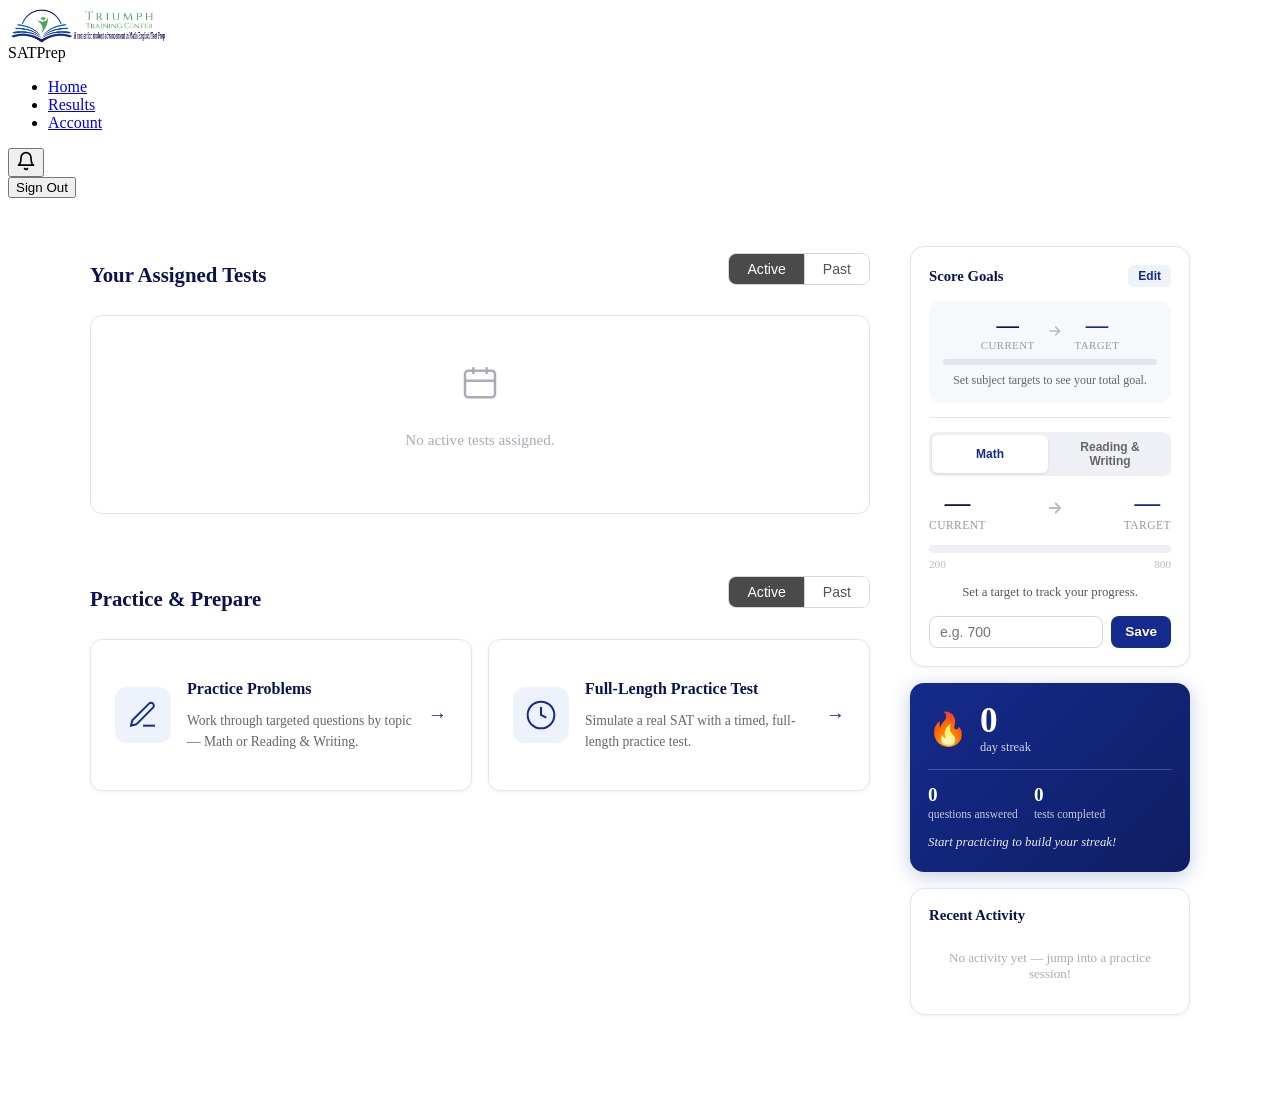
==== index.html @ a64d8939 "Add files via upload" ====
<!DOCTYPE html>
<html lang="en">
<head>
  <meta charset="UTF-8" />
  <meta name="viewport" content="width=device-width, initial-scale=1.0" />
  <title>SAT Prep – Home</title>
  <link rel="stylesheet" href="css/reset.css?v=2026-03-15" />
  <link rel="stylesheet" href="css/style.css?v=2026-03-15" />
  <link rel="stylesheet" href="index.css?v=2026-03-15" />
  <script src="js/auth.js"></script>
</head>
<body>
<script>requireAuth();</script>

  <nav class="navbar">
    <div class="logo"><img src="logo.webp" alt="Logo" style="height:36px;width:auto;display:block;flex-shrink:0;"> SAT<span>Prep</span></div>
    <ul class="nav-links">
      <li><a href="index.html" class="active">Home</a></li>
      <li><a href="results.html">Results</a></li>
      <li><a href="account.html">Account</a></li>
      <li id="adminNavLink" class="hidden"><a href="admin.html">Admin Dashboard</a></li>
    </ul>
    <script>
      if (sessionStorage.getItem('userRole') === 'admin') {
        document.getElementById('adminNavLink').classList.remove('hidden');
      }
    </script>
    <div class="notif-wrap" id="notifWrap">
      <button class="notif-bell" id="notifBell" aria-label="Notifications">
        <svg width="20" height="20" viewBox="0 0 24 24" fill="none" stroke="currentColor" stroke-width="2" stroke-linecap="round" stroke-linejoin="round">
          <path d="M18 8A6 6 0 0 0 6 8c0 7-3 9-3 9h18s-3-2-3-9"/><path d="M13.73 21a2 2 0 0 1-3.46 0"/>
        </svg>
        <span class="notif-badge hidden" id="notifBadge"></span>
      </button>
      <div class="notif-pane hidden" id="notifPane">
        <div class="notif-pane-head">
          <span class="notif-pane-title">Notifications</span>
          <button class="notif-mark-all" id="notifMarkAll">Mark all read</button>
        </div>
        <div class="notif-prefs">
          <label class="notif-pref-label"><input type="checkbox" id="prefQuizReminders" /><span>Quiz Reminders</span></label>
          <label class="notif-pref-label"><input type="checkbox" id="prefWeeklyReports" /><span>Weekly Reports</span></label>
        </div>
        <ul class="notif-list" id="notifList">
          <li class="notif-empty">You're all caught up!</li>
        </ul>
      </div>
    </div>
    <button class="btn-signout" onclick="logout()">Sign Out</button>
  </nav>

  <main class="home-main">

    <!-- Left: primary content -->
    <div class="home-content">

      <!-- Section 1: Assigned Tests -->
      <section class="home-section">
        <div class="section-header">
          <h2>Your Assigned Tests</h2>
          <div class="toggle-group">
            <button class="toggle-btn toggle-active" onclick="setToggle(this, 'tests-active', 'tests-past')">Active</button>
            <button class="toggle-btn" onclick="setToggle(this, 'tests-past', 'tests-active')">Past</button>
          </div>
        </div>
        <div id="tests-active">
          <div class="assigned-empty">
            <svg width="40" height="40" viewBox="0 0 24 24" fill="none" stroke="currentColor" stroke-width="1.5">
              <rect x="3" y="4" width="18" height="16" rx="2"/>
              <path d="M8 2v4M16 2v4M3 10h18"/>
            </svg>
            <p>No active tests assigned.</p>
          </div>
        </div>
        <div id="tests-past" class="hidden">
          <div class="assigned-empty">
            <svg width="40" height="40" viewBox="0 0 24 24" fill="none" stroke="currentColor" stroke-width="1.5">
              <rect x="3" y="4" width="18" height="16" rx="2"/>
              <path d="M8 2v4M16 2v4M3 10h18"/>
            </svg>
            <p>No past tests found.</p>
          </div>
        </div>
      </section>

      <!-- Section 2: Practice -->
      <section class="home-section">
        <div class="section-header">
          <h2>Practice &amp; Prepare</h2>
          <div class="toggle-group">
            <button class="toggle-btn toggle-active" onclick="setToggle(this, 'practice-active', 'practice-past')">Active</button>
            <button class="toggle-btn" onclick="setToggle(this, 'practice-past', 'practice-active')">Past</button>
          </div>
        </div>
        <div id="practice-active">
          <div class="practice-cards">
            <a href="topic-questions.html" class="practice-card">
              <div class="practice-card-icon">
                <svg width="32" height="32" viewBox="0 0 24 24" fill="none" stroke="currentColor" stroke-width="1.5">
                  <path d="M12 20h9"/>
                  <path d="M16.5 3.5a2.121 2.121 0 0 1 3 3L7 19l-4 1 1-4L16.5 3.5z"/>
                </svg>
              </div>
              <div class="practice-card-text">
                <h3>Practice Problems</h3>
                <p>Work through targeted questions by topic — Math or Reading &amp; Writing.</p>
              </div>
              <span class="practice-card-arrow">→</span>
            </a>
            <a href="practice-tests.html" class="practice-card">
              <div class="practice-card-icon">
                <svg width="32" height="32" viewBox="0 0 24 24" fill="none" stroke="currentColor" stroke-width="1.5">
                  <circle cx="12" cy="12" r="10"/>
                  <path d="M12 6v6l4 2"/>
                </svg>
              </div>
              <div class="practice-card-text">
                <h3>Full-Length Practice Test</h3>
                <p>Simulate a real SAT with a timed, full-length practice test.</p>
              </div>
              <span class="practice-card-arrow">→</span>
            </a>
          </div>
        </div>
        <div id="practice-past" class="hidden">
          <div id="practiceHistory"></div>
        </div>
      </section>

    </div><!-- /home-content -->

    <!-- Right: motivational sidebar -->
    <aside class="home-sidebar">

      <!-- Goal Card -->
      <div class="goal-card">
        <div class="goal-card-header">
          <span class="goal-card-title">Score Goals</span>
          <button class="goal-edit-btn" id="goalEditBtn">Edit</button>
        </div>

        <!-- Total score summary -->
        <div class="goal-total">
          <div class="goal-total-scores">
            <div class="goal-total-block">
              <span class="goal-total-val" id="totalCurrentScore">—</span>
              <span class="goal-total-lbl">Current</span>
            </div>
            <div class="goal-total-arrow">
              <svg width="16" height="16" viewBox="0 0 24 24" fill="none" stroke="currentColor" stroke-width="2.5" stroke-linecap="round" stroke-linejoin="round">
                <path d="M5 12h14M13 6l6 6-6 6"/>
              </svg>
            </div>
            <div class="goal-total-block">
              <span class="goal-total-val goal-total-target" id="totalTargetScore">—</span>
              <span class="goal-total-lbl">Target</span>
            </div>
          </div>
          <div class="goal-total-bar-track">
            <div class="goal-total-bar-fill" id="totalBarFill" style="width:0%"></div>
            <div class="goal-total-bar-marker hidden" id="totalBarMarker"></div>
          </div>
          <div class="goal-total-gap" id="totalGapText">Set subject targets to see your total goal.</div>
        </div>

        <!-- Per-subject detail -->
        <div class="goal-subject-divider"></div>
        <div class="goal-subject-tabs">
          <button class="goal-subject-tab goal-subject-tab-active" data-subject="math">Math</button>
          <button class="goal-subject-tab" data-subject="rw">Reading & Writing</button>
        </div>
        <div class="goal-scores">
          <div class="goal-score-block">
            <span class="goal-score-val" id="currentScore">—</span>
            <span class="goal-score-lbl">Current</span>
          </div>
          <div class="goal-arrow">
            <svg width="18" height="18" viewBox="0 0 24 24" fill="none" stroke="currentColor" stroke-width="2.5" stroke-linecap="round" stroke-linejoin="round">
              <path d="M5 12h14M13 6l6 6-6 6"/>
            </svg>
          </div>
          <div class="goal-score-block">
            <span class="goal-score-val goal-score-target" id="targetScore">—</span>
            <span class="goal-score-lbl">Target</span>
          </div>
        </div>
        <div class="goal-bar-wrap">
          <div class="goal-bar-track">
            <div class="goal-bar-fill" id="goalBarFill" style="width:0%"></div>
            <div class="goal-bar-marker hidden" id="goalBarMarker"></div>
          </div>
          <div class="goal-bar-ends">
            <span>200</span><span>800</span>
          </div>
        </div>
        <div class="goal-gap-text" id="goalGapText">Set a target to track your progress.</div>
        <div class="goal-edit-row hidden" id="goalEditRow">
          <input type="number" id="goalInput" min="200" max="800" step="10" placeholder="e.g. 700" />
          <button id="goalSaveBtn">Save</button>
        </div>
      </div>

      <div class="streak-card">
        <div class="streak-left">
          <span class="streak-flame">🔥</span>
          <div>
            <div class="streak-count" id="streakCount">0</div>
            <div class="streak-label">day streak</div>
          </div>
        </div>
        <div class="streak-divider"></div>
        <div class="streak-stats">
          <div class="streak-stat">
            <span class="streak-stat-val" id="statTotal">0</span>
            <span class="streak-stat-lbl">questions answered</span>
          </div>
          <div class="streak-stat">
            <span class="streak-stat-val" id="statSessions">0</span>
            <span class="streak-stat-lbl">tests completed</span>
          </div>
        </div>
        <div class="streak-message" id="streakMessage">Start practicing to build your streak!</div>
      </div>

      <div class="activity-card">
        <div class="activity-header">Recent Activity</div>
        <ul class="activity-list" id="activityList">
          <li class="activity-empty">No activity yet — jump into a practice session!</li>
        </ul>
      </div>

      <!-- Score Trend -->
      <div class="trend-card" id="trendCard" style="display:none">
        <div class="trend-header">
          <span class="trend-title">Score Trend</span>
          <span class="trend-delta" id="trendDelta"></span>
        </div>
        <svg id="trendChart" class="trend-svg" viewBox="0 0 220 60" preserveAspectRatio="none"></svg>
        <div class="trend-labels" id="trendLabels"></div>
      </div>

      <!-- Weak Skills -->
      <div class="weak-card" id="weakCard" style="display:none">
        <div class="trend-header">
          <span class="trend-title">Needs Work</span>
        </div>
        <ul class="weak-list" id="weakList"></ul>
      </div>

    </aside>

  </main>

  <!-- Past Test Review Modal -->
  <div id="pastReviewModal" class="past-review-modal" role="dialog" aria-modal="true" aria-labelledby="prTitle">
    <div class="past-review-backdrop" onclick="closePastReview()"></div>
    <div class="past-review-panel">

      <div class="past-review-header">
        <div class="past-review-title-group">
          <h2 class="past-review-title" id="prTitle">Full Practice Test</h2>
          <span class="past-review-date" id="prDate"></span>
        </div>
        <button class="past-review-close" onclick="closePastReview()" aria-label="Close">
          <svg width="20" height="20" viewBox="0 0 24 24" fill="none" stroke="currentColor" stroke-width="2" stroke-linecap="round" stroke-linejoin="round"><line x1="18" y1="6" x2="6" y2="18"/><line x1="6" y1="6" x2="18" y2="18"/></svg>
        </button>
      </div>

      <!-- Overview Stats (also act as filter buttons) -->
      <div class="past-overview-grid">
        <button class="past-overview-stat past-overview-incorrect" id="prTabIncorrect" onclick="switchReviewTab('incorrect')">
          <span class="past-overview-val" id="prIncorrect">0</span>
          <span class="past-overview-lbl">Wrong</span>
        </button>
        <button class="past-overview-stat past-overview-skipped" id="prTabSkipped" onclick="switchReviewTab('skipped')">
          <span class="past-overview-val" id="prSkipped">0</span>
          <span class="past-overview-lbl">Skipped</span>
        </button>
        <button class="past-overview-stat past-overview-correct" id="prTabCorrect" onclick="switchReviewTab('correct')">
          <span class="past-overview-val" id="prCorrect">0</span>
          <span class="past-overview-lbl">Correct</span>
        </button>
        <div class="past-overview-stat past-overview-accuracy">
          <span class="past-overview-val" id="prAccuracy">0%</span>
          <span class="past-overview-lbl">Accuracy</span>
        </div>
      </div>

      <!-- Quiz Review -->
      <div id="prQuizSection">

        <div class="pr-quiz-progress-wrap">
          <div class="pr-quiz-progress-bar-track">
            <div class="pr-quiz-progress-bar-fill" id="prProgressBar" style="width:0%"></div>
          </div>
          <span class="pr-quiz-progress-text" id="prProgress">1 / 1</span>
        </div>

        <div class="pr-question-card">
          <div class="pr-question-meta">
            <span class="pr-subject-tag" id="prSubject"></span>
          </div>
          <div class="pr-passage" id="prPassage" style="display:none"></div>
          <div class="pr-question-text" id="prQuestionText"></div>
          <div class="pr-choices" id="prChoices"></div>
        </div>

        <div class="pr-footer">
          <div class="pr-feedback hidden" id="prFeedback"></div>
          <div class="pr-footer-btns">
            <button class="pr-nav-btn" id="prPrev" onclick="reviewPrev()">&#8592; Prev</button>
            <button class="pr-check-btn" id="prCheckBtn" onclick="checkReviewAnswer()" disabled>Check Answer</button>
            <button class="pr-nav-btn pr-nav-next hidden" id="prNext" onclick="reviewNext()">Next &#8594;</button>
          </div>
        </div>

      </div>

    </div>
  </div>

  <script src="js/accessibility.js"></script>
  <script src="js/notifications.js"></script>
  <script src="js/goal.js"></script>
  <script src="js/streak.js"></script>
  <script src="js/past-tests.js"></script>
  <script src="js/assigned-tests.js"></script>
</body>
</html>
---- index.css ----
/* ============================================================
   SAT Prep — Home Page
   ============================================================ */

.hidden { display: none; }

.home-main {
  max-width: 1100px;
  margin: 0 auto;
  padding: 48px 24px 80px;
  display: grid;
  grid-template-columns: 1fr 280px;
  gap: 40px;
  align-items: start;
}

.home-content {
  display: flex;
  flex-direction: column;
  gap: 56px;
}

.home-sidebar {
  display: flex;
  flex-direction: column;
  gap: 16px;
  position: sticky;
  top: 80px;
}

/* ── Goal Card (sidebar) ─────────────────────────── */
.goal-card {
  background: #fff;
  border: 1px solid #e0e6ef;
  border-radius: 14px;
  padding: 18px;
  display: flex;
  flex-direction: column;
  gap: 14px;
  box-shadow: 0 1px 4px rgba(0,0,0,0.06);
}

.goal-card-header {
  display: flex;
  align-items: center;
  justify-content: space-between;
}

.goal-card-title {
  font-size: 0.92rem;
  font-weight: 700;
  color: #0a1250;
}

/* ── Total Score Summary ──────────────────────────── */
.goal-total {
  display: flex;
  flex-direction: column;
  gap: 8px;
  background: #f6f8fc;
  border-radius: 10px;
  padding: 14px;
}

.goal-total-scores {
  display: flex;
  align-items: center;
  justify-content: center;
  gap: 12px;
}

.goal-total-block {
  display: flex;
  flex-direction: column;
  align-items: center;
  gap: 2px;
}

.goal-total-val {
  font-size: 1.4rem;
  font-weight: 800;
  color: #0a1250;
  line-height: 1;
}

.goal-total-target {
  color: #152a8c;
}

.goal-total-lbl {
  font-size: 0.68rem;
  color: #999;
  font-weight: 500;
  text-transform: uppercase;
  letter-spacing: 0.04em;
}

.goal-total-arrow {
  color: #bbc;
  flex-shrink: 0;
}

.goal-total-bar-track {
  position: relative;
  height: 6px;
  background: #e0e4ec;
  border-radius: 99px;
  overflow: visible;
}

.goal-total-bar-fill {
  height: 100%;
  background: linear-gradient(90deg, #152a8c, #0f1e63);
  border-radius: 99px;
  transition: width 0.5s ease;
}

.goal-total-bar-marker {
  position: absolute;
  top: 50%;
  transform: translate(-50%, -50%);
  width: 10px;
  height: 10px;
  border-radius: 50%;
  background: #fff;
  border: 2px solid #152a8c;
  transition: left 0.5s ease;
}

.goal-total-gap {
  font-size: 0.75rem;
  color: #666;
  text-align: center;
  line-height: 1.3;
}

.goal-total-gap.goal-reached {
  color: #1a8a3c;
  font-weight: 600;
}

.goal-subject-divider {
  height: 1px;
  background: #e0e6ef;
}

/* ── Subject Tabs ────────────────────────────────── */
.goal-subject-tabs {
  display: flex;
  gap: 4px;
  background: #eef0f5;
  border-radius: 8px;
  padding: 3px;
}

.goal-subject-tab {
  flex: 1;
  padding: 5px 8px;
  font-size: 0.75rem;
  font-weight: 600;
  border: none;
  border-radius: 6px;
  background: transparent;
  color: #666;
  cursor: pointer;
  transition: background 0.15s, color 0.15s;
}

.goal-subject-tab:hover {
  color: #333;
}

.goal-subject-tab-active {
  background: #fff;
  color: #152a8c;
  box-shadow: 0 1px 3px rgba(0,0,0,0.1);
}

.goal-edit-btn {
  font-size: 0.75rem;
  font-weight: 600;
  color: #152a8c;
  background: #eef3fb;
  border: none;
  border-radius: 6px;
  padding: 4px 10px;
  cursor: pointer;
  transition: background 0.15s;
}

.goal-edit-btn:hover {
  background: #dce8f8;
}

.goal-scores {
  display: flex;
  align-items: center;
  justify-content: space-between;
  gap: 8px;
}

.goal-score-block {
  display: flex;
  flex-direction: column;
  align-items: center;
  gap: 3px;
}

.goal-score-val {
  font-size: 1.6rem;
  font-weight: 800;
  color: #0a1250;
  line-height: 1;
}

.goal-score-target {
  color: #152a8c;
}

.goal-score-lbl {
  font-size: 0.72rem;
  color: #999;
  font-weight: 500;
  text-transform: uppercase;
  letter-spacing: 0.04em;
}

.goal-arrow {
  color: #bbc;
  flex-shrink: 0;
}

.goal-bar-wrap {
  display: flex;
  flex-direction: column;
  gap: 5px;
}

.goal-bar-track {
  position: relative;
  height: 8px;
  background: #eef0f5;
  border-radius: 99px;
  overflow: visible;
}

.goal-bar-fill {
  height: 100%;
  background: linear-gradient(90deg, #152a8c, #0f1e63);
  border-radius: 99px;
  transition: width 0.5s ease;
}

.goal-bar-marker {
  position: absolute;
  top: 50%;
  transform: translate(-50%, -50%);
  width: 12px;
  height: 12px;
  border-radius: 50%;
  background: #fff;
  border: 2.5px solid #152a8c;
  transition: left 0.5s ease;
}

.goal-bar-ends {
  display: flex;
  justify-content: space-between;
  font-size: 0.7rem;
  color: #bbc;
}

.goal-gap-text {
  font-size: 0.8rem;
  color: #555;
  text-align: center;
  line-height: 1.4;
}

.goal-gap-text.goal-reached {
  color: #1a8a3c;
  font-weight: 600;
}

.goal-edit-row {
  display: flex;
  gap: 8px;
}

.goal-edit-row input {
  flex: 1;
  padding: 7px 10px;
  border: 1px solid #d0d7e3;
  border-radius: 8px;
  font-size: 0.88rem;
  color: #0a1250;
  outline: none;
  min-width: 0;
}

.goal-edit-row input:focus {
  border-color: #152a8c;
}

.goal-edit-row button {
  padding: 7px 14px;
  background: #152a8c;
  color: #fff;
  border: none;
  border-radius: 8px;
  font-size: 0.85rem;
  font-weight: 600;
  cursor: pointer;
  transition: background 0.15s;
}

.goal-edit-row button:hover {
  background: #002f66;
}

body.dark-mode .goal-card {
  background: #2a2a2a;
  border-color: #444;
}

body.dark-mode .goal-card-title {
  color: #e8edf3;
}

body.dark-mode .goal-total {
  background: #333;
}

body.dark-mode .goal-total-val {
  color: #e8edf3;
}

body.dark-mode .goal-total-target {
  color: #9fd4a8;
}

body.dark-mode .goal-total-bar-track {
  background: #444;
}

body.dark-mode .goal-total-bar-fill {
  background: linear-gradient(90deg, #80bf8a, #9fd4a8);
}

body.dark-mode .goal-total-bar-marker {
  background: #333;
  border-color: #9fd4a8;
}

body.dark-mode .goal-total-gap {
  color: #aaa;
}

body.dark-mode .goal-subject-divider {
  background: #444;
}

body.dark-mode .goal-subject-tabs {
  background: #333;
}

body.dark-mode .goal-subject-tab {
  color: #999;
}

body.dark-mode .goal-subject-tab:hover {
  color: #ccc;
}

body.dark-mode .goal-subject-tab-active {
  background: #444;
  color: #9fd4a8;
  box-shadow: 0 1px 3px rgba(0,0,0,0.3);
}

body.dark-mode .goal-edit-btn {
  background: #333;
  color: #9fd4a8;
}

body.dark-mode .goal-edit-btn:hover {
  background: #3a3a3a;
}

body.dark-mode .goal-score-val {
  color: #e8edf3;
}

body.dark-mode .goal-score-target {
  color: #9fd4a8;
}

body.dark-mode .goal-bar-track {
  background: #3a3a3a;
}

body.dark-mode .goal-bar-fill {
  background: linear-gradient(90deg, #80bf8a, #9fd4a8);
}

body.dark-mode .goal-bar-marker {
  background: #2a2a2a;
  border-color: #9fd4a8;
}

body.dark-mode .goal-gap-text {
  color: #aaa;
}

body.dark-mode .goal-edit-row input {
  background: #333;
  border-color: #555;
  color: #e8edf3;
}

body.dark-mode .goal-edit-row input:focus {
  border-color: #9fd4a8;
}

/* ── Motivation: Streak & Activity (sidebar) ─────── */
.streak-card {
  background: linear-gradient(135deg, #152a8c 0%, #0f1e63 100%);
  border-radius: 14px;
  padding: 20px 18px;
  color: #fff;
  display: flex;
  flex-direction: column;
  gap: 14px;
  box-shadow: 0 4px 20px rgba(0, 63, 135, 0.25);
}

.streak-left {
  display: flex;
  align-items: center;
  gap: 12px;
}

.streak-flame {
  font-size: 2rem;
  line-height: 1;
}

.streak-count {
  font-size: 2.2rem;
  font-weight: 800;
  line-height: 1;
}

.streak-label {
  font-size: 0.78rem;
  opacity: 0.8;
  font-weight: 500;
  margin-top: 2px;
}

.streak-divider {
  height: 1px;
  background: rgba(255, 255, 255, 0.2);
}

.streak-stats {
  display: flex;
  gap: 16px;
}

.streak-stat {
  display: flex;
  flex-direction: column;
  gap: 2px;
}

.streak-stat-val {
  font-size: 1.2rem;
  font-weight: 700;
}

.streak-stat-lbl {
  font-size: 0.72rem;
  opacity: 0.75;
}

.streak-message {
  font-size: 0.8rem;
  opacity: 0.9;
  font-style: italic;
  line-height: 1.4;
}

.activity-card {
  background: #fff;
  border: 1px solid #e0e6ef;
  border-radius: 14px;
  padding: 18px;
  display: flex;
  flex-direction: column;
  gap: 12px;
  box-shadow: 0 1px 4px rgba(0,0,0,0.06);
}

.activity-header {
  font-size: 0.92rem;
  font-weight: 700;
  color: #0a1250;
}

.activity-list {
  list-style: none;
  display: flex;
  flex-direction: column;
  gap: 10px;
  margin: 0;
  padding: 0;
}

.activity-empty {
  font-size: 0.82rem;
  color: #aab;
  text-align: center;
  padding: 14px 0;
}

.activity-item {
  display: flex;
  align-items: flex-start;
  gap: 10px;
}

.activity-dot {
  width: 7px;
  height: 7px;
  border-radius: 50%;
  background: #152a8c;
  flex-shrink: 0;
  margin-top: 5px;
}

.activity-item-text {
  flex: 1;
  font-size: 0.82rem;
  color: #333;
  line-height: 1.35;
}

.activity-item-date {
  font-size: 0.74rem;
  color: #999;
  white-space: nowrap;
}

body.dark-mode .streak-card {
  background: linear-gradient(135deg, #2d5c38 0%, #80bf8a 100%);
  box-shadow: 0 4px 20px rgba(0, 0, 0, 0.4);
}

body.dark-mode .activity-card {
  background: #2a2a2a;
  border-color: #444;
}

body.dark-mode .activity-header {
  color: #e8edf3;
}

body.dark-mode .activity-item-text {
  color: #ccc;
}

body.dark-mode .activity-dot {
  background: #9fd4a8;
}

/* ── Section ──────────────────────────────────────── */
.home-section {
  display: flex;
  flex-direction: column;
  gap: 20px;
}

.section-header {
  display: flex;
  align-items: center;
  justify-content: space-between;
  margin-bottom: 4px;
}

/* ── Toggle Group ─────────────────────────────────── */
.toggle-group {
  display: flex;
  border: 1px solid #d0d7e3;
  border-radius: 8px;
  overflow: hidden;
}

.toggle-btn {
  padding: 7px 18px;
  font-size: 0.88rem;
  font-weight: 500;
  background: #fff;
  border: none;
  cursor: pointer;
  color: #555;
  transition: background 0.15s, color 0.15s;
}

.toggle-btn + .toggle-btn {
  border-left: 1px solid #d0d7e3;
}

.toggle-btn.toggle-active {
  background: #4a4a4a;
  color: #fff;
}

.section-header h2 {
  font-size: 1.3rem;
  font-weight: 700;
  color: #0a1250;
  margin-bottom: 4px;
}

.section-header p {
  font-size: 0.9rem;
  color: #888;
}

/* ── Assigned Tests Empty State ───────────────────── */
.assigned-empty {
  display: flex;
  flex-direction: column;
  align-items: center;
  gap: 12px;
  padding: 48px 24px;
  background: #fff;
  border: 1px solid #e0e6ef;
  border-radius: 12px;
  color: #aab;
  text-align: center;
}

.assigned-empty p {
  font-size: 0.95rem;
}

/* ── Practice Cards ───────────────────────────────── */
.practice-cards {
  display: grid;
  grid-template-columns: 1fr 1fr;
  gap: 16px;
}

.practice-card {
  display: flex;
  align-items: center;
  gap: 16px;
  padding: 24px;
  background: #fff;
  border: 1px solid #e0e6ef;
  border-radius: 12px;
  text-decoration: none;
  color: inherit;
  box-shadow: 0 1px 4px rgba(0,0,0,0.06);
  transition: box-shadow 0.15s, border-color 0.15s;
}

.practice-card:hover {
  box-shadow: 0 4px 16px rgba(0,0,0,0.1);
  border-color: #152a8c;
}

.practice-card-icon {
  width: 56px;
  height: 56px;
  background: #eef3fb;
  border-radius: 12px;
  display: flex;
  align-items: center;
  justify-content: center;
  color: #152a8c;
  flex-shrink: 0;
}

.practice-card-text {
  flex: 1;
}

.practice-card-text h3 {
  font-size: 1rem;
  font-weight: 700;
  color: #0a1250;
  margin-bottom: 4px;
}

.practice-card-text p {
  font-size: 0.85rem;
  color: #666;
  line-height: 1.5;
}

.practice-card-arrow {
  font-size: 1.2rem;
  color: #152a8c;
  flex-shrink: 0;
}

/* ── Responsive ───────────────────────────────────── */
@media (max-width: 760px) {
  .home-main {
    grid-template-columns: 1fr;
    padding: 32px 16px 60px;
  }
  .home-sidebar {
    position: static;
    order: -1;
  }
  .practice-cards {
    grid-template-columns: 1fr;
  }
}

/* ── Dark Mode ────────────────────────────────────── */

body.dark-mode .section-header h2 {
  color: #e8edf3;
}

body.dark-mode .section-header p {
  color: #999;
}

body.dark-mode .toggle-group {
  border-color: #555;
}

body.dark-mode .toggle-btn {
  background: #2a2a2a;
  color: #bbb;
  border-color: #555;
}

body.dark-mode .toggle-btn + .toggle-btn {
  border-left-color: #555;
}

body.dark-mode .toggle-btn.toggle-active {
  background: #e8edf3;
  color: #1a1a1a;
}

body.dark-mode .assigned-empty {
  background: #2a2a2a;
  border-color: #444;
  color: #999;
}

body.dark-mode .practice-card {
  background: #2a2a2a;
  border-color: #444;
}

body.dark-mode .practice-card:hover {
  border-color: #9fd4a8;
}

body.dark-mode .practice-card-icon {
  background: #333;
  color: #9fd4a8;
}

body.dark-mode .practice-card-text h3 {
  color: #e8edf3;
}

body.dark-mode .practice-card-text p {
  color: #999;
}

body.dark-mode .practice-card-arrow {
  color: #9fd4a8;
}

/* ── Past Practice Test List ──────────────────────── */
.past-test-list {
  display: flex;
  flex-direction: column;
  gap: 10px;
}

.past-test-item {
  display: flex;
  align-items: center;
  gap: 14px;
  padding: 16px 20px;
  background: #fff;
  border: 1px solid #e0e6ef;
  border-radius: 12px;
  box-shadow: 0 1px 4px rgba(0,0,0,0.05);
}

.past-test-item-left {
  flex: 1;
  min-width: 0;
}

.past-test-item-label {
  font-size: 0.95rem;
  font-weight: 600;
  color: #0a1250;
}

.past-test-item-meta {
  font-size: 0.78rem;
  color: #888;
  margin-top: 3px;
}

.past-test-item-stats {
  display: flex;
  gap: 6px;
  flex-shrink: 0;
}

.past-stat {
  font-size: 0.78rem;
  font-weight: 600;
  padding: 3px 9px;
  border-radius: 99px;
}

.past-stat-correct  { background: #e6f5ec; color: #1a7a3c; }
.past-stat-incorrect { background: #fdeaea; color: #c0392b; }
.past-stat-skipped  { background: #f0f2f7; color: #666; }

.past-review-btn {
  padding: 8px 18px;
  background: #152a8c;
  color: #fff;
  border: none;
  border-radius: 8px;
  font-size: 0.85rem;
  font-weight: 600;
  cursor: pointer;
  flex-shrink: 0;
  transition: background 0.15s;
}

.past-review-btn:hover { background: #002f66; }

/* ── Review Category Tabs ─────────────────────────── */
.pr-cat-tabs {
  display: flex;
  border-bottom: 1px solid #e0e6ef;
}

.pr-cat-tab {
  padding: 10px 16px;
  border: none;
  background: none;
  font-size: 0.85rem;
  font-weight: 600;
  color: #888;
  cursor: pointer;
  border-bottom: 2.5px solid transparent;
  margin-bottom: -1px;
  display: flex;
  align-items: center;
  gap: 6px;
  transition: color 0.15s, border-color 0.15s;
}

.pr-cat-tab:hover { color: #444; }

.pr-cat-tab-active.pr-cat-tab-incorrect { color: #c0392b; border-bottom-color: #c0392b; }
.pr-cat-tab-active.pr-cat-tab-skipped   { color: #555;    border-bottom-color: #555; }
.pr-cat-tab-active.pr-cat-tab-correct   { color: #1a7a3c; border-bottom-color: #1a7a3c; }

.pr-cat-count {
  font-size: 0.72rem;
  font-weight: 700;
  background: #f0f2f7;
  border-radius: 99px;
  padding: 1px 7px;
  color: #555;
}

/* ── Past Test Review Modal ───────────────────────── */
.past-review-modal {
  display: none;
  position: fixed;
  inset: 0;
  z-index: 1000;
  align-items: flex-start;
  justify-content: center;
  padding: 32px 16px 48px;
  overflow-y: auto;
}

.past-review-modal.is-open {
  display: flex;
}

.past-review-backdrop {
  position: fixed;
  inset: 0;
  background: rgba(0,0,0,0.45);
}

.past-review-panel {
  position: relative;
  background: #fff;
  border-radius: 16px;
  padding: 32px;
  max-width: 700px;
  width: 100%;
  box-shadow: 0 20px 60px rgba(0,0,0,0.2);
  display: flex;
  flex-direction: column;
  gap: 24px;
}

.past-review-header {
  display: flex;
  align-items: flex-start;
  justify-content: space-between;
  gap: 16px;
}

.past-review-title-group {
  display: flex;
  flex-direction: column;
  gap: 4px;
}

.past-review-title {
  font-size: 1.25rem;
  font-weight: 700;
  color: #0a1250;
  margin: 0;
}

.past-review-date {
  font-size: 0.82rem;
  color: #888;
}

.past-review-close {
  background: none;
  border: none;
  color: #888;
  cursor: pointer;
  padding: 4px;
  border-radius: 6px;
  line-height: 0;
  flex-shrink: 0;
  transition: color 0.15s, background 0.15s;
}

.past-review-close:hover { color: #333; background: #f0f2f7; }

/* Overview stats */
.past-overview-grid {
  display: grid;
  grid-template-columns: repeat(4, 1fr);
  gap: 10px;
}

.past-overview-stat {
  display: flex;
  flex-direction: column;
  align-items: center;
  gap: 4px;
  padding: 14px 8px;
  border-radius: 12px;
  border: 2px solid transparent;
  cursor: default;
  font-family: inherit;
  transition: box-shadow 0.15s, border-color 0.15s;
}

button.past-overview-stat { cursor: pointer; }
button.past-overview-stat:hover { filter: brightness(0.96); }

.past-overview-correct.past-overview-stat-active  { border-color: #1a7a3c; box-shadow: 0 0 0 2px #1a7a3c44; }
.past-overview-incorrect.past-overview-stat-active { border-color: #c0392b; box-shadow: 0 0 0 2px #c0392b44; }
.past-overview-skipped.past-overview-stat-active  { border-color: #555;    box-shadow: 0 0 0 2px #55555544; }

.past-overview-correct  { background: #e6f5ec; }
.past-overview-incorrect { background: #fdeaea; }
.past-overview-skipped  { background: #f0f2f7; }
.past-overview-accuracy { background: #eef3fb; }

.past-overview-val {
  font-size: 1.6rem;
  font-weight: 800;
  line-height: 1;
  color: #0a1250;
}

.past-overview-correct  .past-overview-val { color: #1a7a3c; }
.past-overview-incorrect .past-overview-val { color: #c0392b; }
.past-overview-skipped  .past-overview-val { color: #555; }
.past-overview-accuracy .past-overview-val { color: #152a8c; }

.past-overview-lbl {
  font-size: 0.7rem;
  font-weight: 600;
  text-transform: uppercase;
  letter-spacing: 0.04em;
  color: #888;
}

/* Quiz section */
.pr-quiz-header {
  display: flex;
  align-items: baseline;
  justify-content: space-between;
  gap: 12px;
  padding-top: 4px;
  border-top: 1px solid #e0e6ef;
}

.pr-quiz-title {
  font-size: 1rem;
  font-weight: 700;
  color: #0a1250;
  margin: 0;
}

.pr-quiz-count {
  font-size: 0.8rem;
  color: #888;
}

.pr-quiz-progress-wrap {
  display: flex;
  align-items: center;
  gap: 12px;
}

.pr-quiz-progress-bar-track {
  flex: 1;
  height: 6px;
  background: #eef0f5;
  border-radius: 99px;
  overflow: hidden;
}

.pr-quiz-progress-bar-fill {
  height: 100%;
  background: linear-gradient(90deg, #152a8c, #0f1e63);
  border-radius: 99px;
  transition: width 0.3s ease;
}

.pr-quiz-progress-text {
  font-size: 0.78rem;
  font-weight: 600;
  color: #666;
  white-space: nowrap;
}

.pr-question-card {
  background: #f6f8fc;
  border-radius: 12px;
  padding: 20px;
  display: flex;
  flex-direction: column;
  gap: 14px;
}

.pr-question-meta { display: flex; align-items: center; gap: 8px; }

.pr-subject-tag {
  font-size: 0.7rem;
  font-weight: 600;
  text-transform: uppercase;
  letter-spacing: 0.04em;
  color: #152a8c;
  background: #eef3fb;
  padding: 3px 9px;
  border-radius: 99px;
}

.pr-passage {
  font-size: 0.87rem;
  color: #444;
  line-height: 1.6;
  background: #fff;
  border: 1px solid #e0e6ef;
  border-radius: 8px;
  padding: 12px 14px;
  max-height: 160px;
  overflow-y: auto;
}

.pr-question-text {
  font-size: 0.95rem;
  font-weight: 600;
  color: #0a1250;
  line-height: 1.5;
}

.pr-choices {
  display: flex;
  flex-direction: column;
  gap: 8px;
}

.pr-choice {
  display: flex;
  align-items: flex-start;
  gap: 10px;
  width: 100%;
  padding: 10px 14px;
  background: #fff;
  border: 1.5px solid #d0d7e3;
  border-radius: 8px;
  cursor: pointer;
  text-align: left;
  font-size: 0.88rem;
  color: #333;
  transition: border-color 0.15s, background 0.15s;
}

.pr-choice:hover:not(:disabled) { border-color: #152a8c; background: #f0faf4; }
.pr-choice:disabled { cursor: default; }

.pr-choice-correct {
  border-color: #1a8a3c !important;
  background: #e6f5ec !important;
  color: #1a5c28;
}

.pr-choice-wrong {
  border-color: #c0392b !important;
  background: #fdeaea !important;
  color: #8b1a1a;
}

.pr-choice-letter {
  font-weight: 700;
  flex-shrink: 0;
  font-size: 0.82rem;
  color: #888;
  width: 16px;
}

.pr-choice-correct .pr-choice-letter { color: #1a5c28; }
.pr-choice-wrong   .pr-choice-letter { color: #8b1a1a; }
.pr-choice-text { flex: 1; line-height: 1.4; }

.pr-feedback {
  padding: 10px 14px;
  border-radius: 8px;
  font-size: 0.88rem;
  font-weight: 600;
}

.pr-feedback-correct  { background: #e6f5ec; color: #1a7a3c; }
.pr-feedback-incorrect { background: #fdeaea; color: #c0392b; }

.pr-nav {
  display: flex;
  justify-content: space-between;
  gap: 12px;
}

.pr-nav-btn {
  padding: 10px 24px;
  border: 1.5px solid #d0d7e3;
  border-radius: 8px;
  background: #fff;
  color: #0a1250;
  font-size: 0.88rem;
  font-weight: 600;
  cursor: pointer;
  transition: border-color 0.15s, background 0.15s;
}

.pr-nav-btn:hover:not(:disabled) { border-color: #152a8c; background: #f0faf4; }
.pr-nav-btn:disabled { opacity: 0.35; cursor: default; }

.pr-nav-next {
  background: #152a8c;
  color: #fff;
  border-color: #152a8c;
}

.pr-nav-next:hover:not(:disabled) { background: #002f66; border-color: #002f66; }

/* ── Dark Mode — Past Tests ───────────────────────── */
body.dark-mode .past-test-item {
  background: #2a2a2a;
  border-color: #444;
}

body.dark-mode .past-test-item-label { color: #e8edf3; }
body.dark-mode .past-test-item-meta  { color: #888; }

body.dark-mode .past-stat-correct  { background: #1a3d27; color: #5bc97c; }
body.dark-mode .past-stat-incorrect { background: #3d1a1a; color: #e07070; }
body.dark-mode .past-stat-skipped  { background: #333;    color: #aaa; }

body.dark-mode .past-review-panel {
  background: #1e1e2e;
}

body.dark-mode .past-review-title { color: #e8edf3; }

body.dark-mode .past-overview-correct  { background: #1a3d27; }
body.dark-mode .past-overview-incorrect { background: #3d1a1a; }
body.dark-mode .past-overview-skipped  { background: #2e2e2e; }
body.dark-mode .past-overview-accuracy { background: #1a2a3d; }

body.dark-mode .past-overview-correct.past-overview-stat-active  { border-color: #5bc97c; box-shadow: 0 0 0 2px #5bc97c44; }
body.dark-mode .past-overview-incorrect.past-overview-stat-active { border-color: #e07070; box-shadow: 0 0 0 2px #e0707044; }
body.dark-mode .past-overview-skipped.past-overview-stat-active  { border-color: #aaa;    box-shadow: 0 0 0 2px #aaaaaa44; }

body.dark-mode .past-overview-correct  .past-overview-val { color: #5bc97c; }
body.dark-mode .past-overview-incorrect .past-overview-val { color: #e07070; }
body.dark-mode .past-overview-skipped  .past-overview-val { color: #bbb; }
body.dark-mode .past-overview-accuracy .past-overview-val { color: #9fd4a8; }

body.dark-mode .pr-quiz-header  { border-top-color: #444; }
body.dark-mode .pr-quiz-title   { color: #e8edf3; }
body.dark-mode .pr-quiz-count   { color: #888; }
body.dark-mode .pr-quiz-progress-bar-track { background: #333; }
body.dark-mode .pr-quiz-progress-text { color: #aaa; }

body.dark-mode .pr-question-card { background: #252535; }
body.dark-mode .pr-question-text { color: #e8edf3; }

body.dark-mode .pr-passage {
  background: #1e1e2e;
  border-color: #444;
  color: #bbb;
}

body.dark-mode .pr-choice {
  background: #2a2a3e;
  border-color: #444;
  color: #ccc;
}

body.dark-mode .pr-choice:hover:not(:disabled) {
  border-color: #9fd4a8;
  background: #1a2a3d;
}

body.dark-mode .pr-nav-btn {
  background: #2a2a3e;
  border-color: #444;
  color: #e8edf3;
}

body.dark-mode .pr-nav-btn:hover:not(:disabled) {
  border-color: #9fd4a8;
  background: #1a2a3d;
}

body.dark-mode .pr-nav-next {
  background: #80bf8a;
  border-color: #80bf8a;
  color: #fff;
}

/* ── Choice selected state (before Check Answer) ──── */
.pr-choice-selected {
  border-color: #152a8c !important;
  background: #f0faf4 !important;
}

/* ── Feedback hidden state ────────────────────────── */
.pr-feedback.hidden { display: none; }

/* ── Review footer (feedback + nav row) ──────────── */
.pr-footer {
  display: flex;
  flex-direction: column;
  gap: 10px;
}

.pr-footer-btns {
  display: flex;
  align-items: center;
  gap: 8px;
}

.pr-footer-btns .pr-nav-btn { flex-shrink: 0; }

.pr-check-btn {
  flex: 1;
  padding: 10px 20px;
  background: #152a8c;
  color: #fff;
  border: none;
  border-radius: 8px;
  font-size: 0.88rem;
  font-weight: 600;
  cursor: pointer;
  transition: background 0.15s;
}

.pr-check-btn:hover:not(:disabled) { background: #002f66; }
.pr-check-btn:disabled { opacity: 0.4; cursor: default; }
.pr-check-btn.hidden { display: none; }

/* ── Dark mode — tabs + footer ────────────────────── */
body.dark-mode .pr-cat-tabs       { border-bottom-color: #444; }
body.dark-mode .pr-cat-tab        { color: #666; }
body.dark-mode .pr-cat-tab:hover  { color: #aaa; }
body.dark-mode .pr-cat-count      { background: #333; color: #aaa; }

body.dark-mode .pr-cat-tab-active.pr-cat-tab-incorrect { color: #e07070; border-bottom-color: #e07070; }
body.dark-mode .pr-cat-tab-active.pr-cat-tab-skipped   { color: #aaa;    border-bottom-color: #aaa; }
body.dark-mode .pr-cat-tab-active.pr-cat-tab-correct   { color: #5bc97c; border-bottom-color: #5bc97c; }

body.dark-mode .pr-choice-selected {
  border-color: #9fd4a8 !important;
  background: #1a2a3d !important;
}

/* ── Score Trend Card ────────────────────────────── */
.trend-card, .weak-card {
  background: #fff;
  border: 1px solid #e0e6ef;
  border-radius: 14px;
  padding: 16px 18px;
  box-shadow: 0 1px 4px rgba(0,0,0,0.06);
  display: flex;
  flex-direction: column;
  gap: 10px;
}

.trend-header {
  display: flex;
  justify-content: space-between;
  align-items: center;
}

.trend-title {
  font-size: 0.92rem;
  font-weight: 700;
  color: #0a1250;
}

.trend-delta {
  font-size: 0.82rem;
  font-weight: 700;
  padding: 2px 8px;
  border-radius: 20px;
}

.trend-up   { background: #e6f9ee; color: #1a7a40; }
.trend-down { background: #fde8e8; color: #b91c1c; }

.trend-svg {
  width: 100%;
  height: 60px;
}

.trend-labels {
  display: flex;
  justify-content: space-between;
  font-size: 0.7rem;
  color: #8899aa;
}

/* ── Weak Skills Card ────────────────────────────── */
.weak-list {
  list-style: none;
  margin: 0;
  padding: 0;
  display: flex;
  flex-direction: column;
  gap: 8px;
}

.weak-item {
  display: flex;
  align-items: center;
  gap: 8px;
  font-size: 0.8rem;
}

.weak-skill {
  flex: 1 1 auto;
  color: #0a1250;
  font-weight: 500;
  word-break: break-word;
}

.weak-bar-track {
  flex: 1;
  height: 6px;
  background: #e8edf4;
  border-radius: 4px;
  overflow: hidden;
}

.weak-bar-fill {
  height: 100%;
  background: #ef4444;
  border-radius: 4px;
}

.weak-pct {
  flex: 0 0 60px;
  text-align: right;
  color: #ef4444;
  font-weight: 600;
}

body.dark-mode .trend-card,
body.dark-mode .weak-card {
  background: #151f2e;
  border-color: #2a3a50;
}

body.dark-mode .trend-title { color: #e0e8f0; }
body.dark-mode .weak-skill  { color: #e0e8f0; }
body.dark-mode .trend-labels { color: #5a7090; }
body.dark-mode .weak-bar-track { background: #2a3a50; }
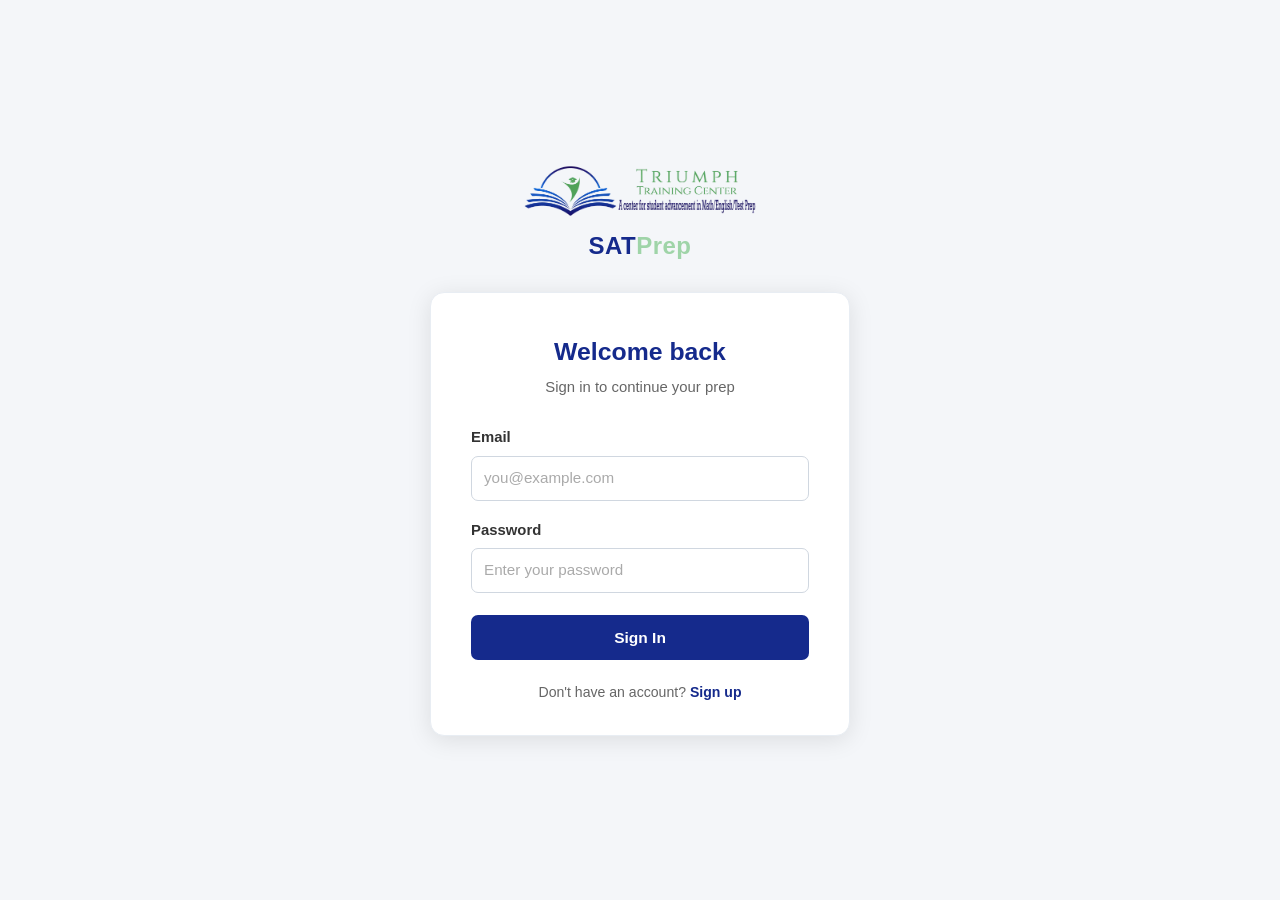
==== commit 55559d72: "new" ====
--- a/index.html
+++ b/index.html
@@ -6,7 +6,7 @@
   <title>SAT Prep – Home</title>
   <link rel="stylesheet" href="css/reset.css?v=2026-03-15" />
   <link rel="stylesheet" href="css/style.css?v=2026-03-15" />
-  <link rel="stylesheet" href="index.css?v=2026-03-15" />
+  <link rel="stylesheet" href="css/index.css?v=2026-03-15" />
   <script src="js/auth.js"></script>
 </head>
 <body>
--- a/css/style.css
+++ b/css/style.css
@@ -0,0 +1,1069 @@
+/* nav.css — results page layout (cross-platform, reset handled by reset.css) */
+
+body {
+  font-family: var(--font-system);
+  background: #f4f6f9;
+  color: #1a1a1a;
+  min-height: 100vh;
+  -webkit-transition: background-color 0.3s ease, color 0.3s ease;
+  transition: background-color 0.3s ease, color 0.3s ease;
+}
+
+/* ── Accessibility Modes ──────────────────────────– */
+
+/* Dark Mode */
+body.dark-mode {
+  background: #1a1a1a;
+  color: #e8edf3;
+}
+
+body.dark-mode .navbar {
+  background: #0e1c5e;
+  border-bottom: 2px solid #80bf8a;
+}
+
+body.dark-mode .navbar .logo { color: #ffffff; }
+body.dark-mode .navbar .logo span { color: #80bf8a; }
+body.dark-mode .nav-links a { color: rgba(255,255,255,0.65); }
+body.dark-mode .nav-links a:hover { background: rgba(128, 191, 138, 0.22); color: #ffffff; }
+body.dark-mode .nav-links a.active { background: #80bf8a; color: #0e1c5e; font-weight: 700; }
+body.dark-mode .btn-signout { background: rgba(255,255,255,0.10); border-color: rgba(255,255,255,0.22); color: rgba(255,255,255,0.85); }
+body.dark-mode .btn-signout:hover { background: rgba(255,255,255,0.20); color: #fff; }
+body.dark-mode .notif-bell { background: rgba(255,255,255,0.10); color: rgba(255,255,255,0.85); }
+body.dark-mode .notif-bell:hover { background: rgba(255,255,255,0.20); color: #fff; }
+
+body.dark-mode .card,
+body.dark-mode .modal-content,
+body.dark-mode .placeholder-cards {
+  background: #2a2a2a;
+  color: #e8edf3;
+  border-color: #444;
+}
+
+body.dark-mode .form-group label,
+body.dark-mode .settings-section h3,
+body.dark-mode .card h3,
+body.dark-mode .card p {
+  color: #e8edf3;
+}
+
+body.dark-mode .form-group input,
+body.dark-mode .form-group select {
+  background: #333;
+  color: #e8edf3;
+  border-color: #555;
+}
+
+body.dark-mode .form-group input:focus,
+body.dark-mode .form-group select:focus {
+  border-color: #9fd4a8;
+  box-shadow: 0 0 0 3px rgba(128, 191, 138, 0.1);
+}
+
+body.dark-mode .btn {
+  background: #80bf8a;
+  color: #fff;
+  border: 1px solid #6aac74;
+}
+
+body.dark-mode .btn:hover {
+  background: #6aac74;
+}
+
+body.dark-mode .btn-outline {
+  background: transparent;
+  color: #9fd4a8;
+  border: 1px solid #9fd4a8;
+}
+
+body.dark-mode .btn-outline:hover {
+  background: rgba(128, 191, 138, 0.1);
+}
+
+body.dark-mode a {
+  color: #9fd4a8;
+}
+
+body.dark-mode a:hover {
+  color: #58d68d;
+}
+
+body.dark-mode table {
+  border-color: #444;
+}
+
+body.dark-mode table thead {
+  background: #2a2a2a;
+}
+
+body.dark-mode table tfoot {
+  background: #2a2a2a;
+}
+
+body.dark-mode table tr:nth-child(odd) {
+  background: #1a1a1a;
+}
+
+body.dark-mode table tr:nth-child(even) {
+  background: #252525;
+}
+
+body.dark-mode table td,
+body.dark-mode table th {
+  border-color: #444;
+  color: #e8edf3;
+}
+
+body.dark-mode input[type="text"],
+body.dark-mode input[type="email"],
+body.dark-mode input[type="number"],
+body.dark-mode input[type="password"],
+body.dark-mode textarea {
+  background: #333;
+  color: #e8edf3;
+  border-color: #555;
+}
+
+body.dark-mode input[type="text"]:focus,
+body.dark-mode input[type="email"]:focus,
+body.dark-mode input[type="number"]:focus,
+body.dark-mode input[type="password"]:focus,
+body.dark-mode textarea:focus {
+  border-color: #9fd4a8;
+  box-shadow: 0 0 0 3px rgba(128, 191, 138, 0.1);
+}
+
+body.dark-mode .placeholder-hero {
+  background: #2a2a2a;
+}
+
+body.dark-mode .placeholder-hero h1 {
+  color: #ffffff;
+}
+
+body.dark-mode .placeholder-hero p {
+  color: #b0b0b0;
+}
+
+body.dark-mode .form-checkbox {
+  color: #e8edf3;
+}
+
+body.dark-mode .form-checkbox input[type="checkbox"] {
+  background: #333;
+  border-color: #555;
+}
+
+body.dark-mode .form-checkbox input[type="checkbox"]:hover {
+  border-color: #9fd4a8;
+}
+
+body.dark-mode .form-checkbox input[type="checkbox"]:checked {
+  background: #80bf8a;
+  border-color: #80bf8a;
+}
+
+body.dark-mode .modal-header {
+  border-bottom-color: #444;
+}
+
+body.dark-mode .modal-header h2 {
+  color: #ffffff;
+}
+
+body.dark-mode .modal-close {
+  color: #999;
+}
+
+body.dark-mode .modal-close:hover {
+  color: #e8edf3;
+}
+
+body.dark-mode .settings-section {
+  border-bottom-color: #444;
+}
+
+/* Large Text */
+body.large-text {
+  font-size: 18px;
+}
+
+body.large-text h1 {
+  font-size: 2.5rem;
+}
+
+body.large-text h2 {
+  font-size: 2rem;
+}
+
+body.large-text h3 {
+  font-size: 1.5rem;
+}
+
+body.large-text .form-group label,
+body.large-text .form-group input,
+body.large-text .form-group select {
+  font-size: 1.1rem;
+}
+
+/* High Contrast */
+body.high-contrast {
+  background: #000;
+  color: #fff;
+}
+
+body.high-contrast .navbar {
+  background: #000;
+  border-bottom: 3px solid #fff;
+}
+
+body.high-contrast .card,
+body.high-contrast .modal-content {
+  background: #000;
+  color: #fff;
+  border: 2px solid #fff;
+}
+
+body.high-contrast .form-group input,
+body.high-contrast .form-group select {
+  background: #fff;
+  color: #000;
+  border: 2px solid #000;
+}
+
+body.high-contrast .btn {
+  border: 2px solid #000;
+}
+
+/* ── Navbar ───────────────────────────────────────── */
+.navbar {
+  background: #152a8c;
+  border-bottom: none;
+  padding: 0 32px;
+  display: -webkit-box;
+  display: -ms-flexbox;
+  display: flex;
+  -webkit-box-align: center;
+  -ms-flex-align: center;
+  align-items: center;
+  -webkit-box-pack: start;
+  -ms-flex-pack: start;
+  justify-content: flex-start;
+  height: 60px;
+  position: -webkit-sticky; /* Safari */
+  position: sticky;
+  top: 0;
+  z-index: 100;
+  -webkit-box-shadow: 0 2px 12px rgba(0,0,0,0.25);
+  box-shadow: 0 2px 12px rgba(0,0,0,0.25);
+  -webkit-transition: background-color 0.3s ease;
+  transition: background-color 0.3s ease;
+}
+
+.navbar .logo {
+  font-size: 1.25rem;
+  font-weight: 700;
+  color: #ffffff;
+  letter-spacing: 0.5px;
+  white-space: nowrap;
+  margin-right: auto;
+}
+
+.navbar .logo span { color: #80bf8a; }
+
+.navbar .logo {
+  display: flex;
+  align-items: center;
+  gap: 8px;
+}
+
+.navbar .logo img {
+  height: 36px;
+  width: auto;
+  display: block;
+  flex-shrink: 0;
+  object-fit: contain;
+}
+
+/* nav-links: use margin instead of gap for Safari <14.1 compat */
+.nav-links {
+  display: -webkit-box;
+  display: -ms-flexbox;
+  display: flex;
+  -webkit-box-align: center;
+  -ms-flex-align: center;
+  align-items: center;
+  list-style: none;
+  margin: 0 auto;
+  padding: 0;
+  position: absolute;
+  left: 50%;
+  -webkit-transform: translateX(-50%);
+  transform: translateX(-50%);
+}
+
+.nav-links li { margin-left: 4px; }
+.nav-links li:first-child { margin-left: 0; }
+
+.nav-links a {
+  display: block;
+  color: rgba(255,255,255,0.75);
+  padding: 8px 16px;
+  border-radius: 6px;
+  font-family: 'Inter', sans-serif;
+  font-size: 0.92rem;
+  font-weight: 500;
+  -webkit-transition: background 0.15s, color 0.15s;
+  transition: background 0.15s, color 0.15s;
+  white-space: nowrap;
+}
+
+.nav-links a:hover {
+  background: rgba(128, 191, 138, 0.22);
+  color: #ffffff;
+}
+
+.nav-links a.active {
+  background: #80bf8a;
+  color: #152a8c;
+  font-weight: 700;
+}
+
+/* ── Page container ───────────────────────────────── */
+.page-container {
+  max-width: 1100px;
+  margin: 0 auto;
+  padding: 40px 24px;
+}
+
+/* ── Generic placeholder page ─────────────────────── */
+.placeholder-hero {
+  text-align: center;
+  padding: 80px 24px;
+}
+
+.placeholder-hero h1 {
+  font-size: 2.2rem;
+  color: #152a8c;
+  margin-bottom: 12px;
+}
+
+.placeholder-hero p {
+  font-size: 1.05rem;
+  color: #555;
+  max-width: 500px;
+  margin: 0 auto;
+}
+
+.placeholder-cards {
+  display: -ms-grid;
+  display: grid;
+  -ms-grid-columns: (minmax(260px, 1fr))[auto-fill];
+  grid-template-columns: repeat(auto-fill, minmax(260px, 1fr));
+  gap: 20px;
+  margin-top: 40px;
+}
+
+.card {
+  background: #fff;
+  border-radius: 12px;
+  padding: 28px 24px;
+  -webkit-box-shadow: 0 1px 6px rgba(0,0,0,0.08);
+  box-shadow: 0 1px 6px rgba(0,0,0,0.08);
+  border: 1px solid #e8edf3;
+  -webkit-transition: background-color 0.3s ease, border-color 0.3s ease;
+  transition: background-color 0.3s ease, border-color 0.3s ease;
+}
+
+#profile-card,
+#settings-card,
+#security-card {
+  cursor: pointer;
+  -webkit-transition: all 0.2s ease;
+  transition: all 0.2s ease;
+}
+
+#profile-card:hover,
+#settings-card:hover,
+#security-card:hover {
+  -webkit-box-shadow: 0 4px 12px rgba(0,0,0,0.12);
+  box-shadow: 0 4px 12px rgba(0,0,0,0.12);
+  -webkit-transform: translateY(-2px);
+  transform: translateY(-2px);
+  border-color: #152a8c;
+}
+
+.card h3 {
+  font-size: 1.05rem;
+  color: #152a8c;
+  margin-bottom: 8px;
+}
+
+.card p {
+  font-size: 0.9rem;
+  color: #666;
+  line-height: 1.5;
+}
+
+/* ── Buttons ──────────────────────────────────────── */
+.btn {
+  display: inline-block;
+  padding: 10px 22px;
+  border-radius: 7px;
+  font-size: 0.95rem;
+  font-weight: 600;
+  font-family: inherit;
+  cursor: pointer;
+  border: none;
+  -webkit-appearance: none;
+  -moz-appearance: none;
+  appearance: none;
+  -webkit-transition: background 0.15s, -webkit-transform 0.1s;
+  transition: background 0.15s, transform 0.1s;
+  line-height: 1.4;
+}
+
+.btn-primary { background: #152a8c; color: #fff; }
+.btn-primary:hover {
+  background: #0f1e63;
+  -webkit-transform: translateY(-1px);
+  transform: translateY(-1px);
+}
+
+.btn-outline {
+  background: transparent;
+  color: #152a8c;
+  border: 2px solid #152a8c;
+}
+.btn-outline:hover { background: #152a8c; color: #fff; }
+
+/* ── Modal ────────────────────────────────────────── */
+.modal {
+  position: fixed;
+  top: 0;
+  left: 0;
+  width: 100%;
+  height: 100%;
+  background: rgba(0, 0, 0, 0.5);
+  display: -webkit-box;
+  display: -ms-flexbox;
+  display: flex;
+  -webkit-box-align: center;
+  -ms-flex-align: center;
+  align-items: center;
+  -webkit-box-pack: center;
+  -ms-flex-pack: center;
+  justify-content: center;
+  z-index: 1000;
+  -webkit-transition: opacity 0.3s;
+  transition: opacity 0.3s;
+}
+
+.modal.hidden {
+  display: none;
+}
+
+.modal-content {
+  background: #fff;
+  border-radius: 12px;
+  -webkit-box-shadow: 0 10px 40px rgba(0, 0, 0, 0.2);
+  box-shadow: 0 10px 40px rgba(0, 0, 0, 0.2);
+  max-width: 500px;
+  width: 90%;
+  max-height: 90vh;
+  overflow-y: auto;
+  -webkit-transition: background-color 0.3s ease;
+  transition: background-color 0.3s ease;
+}
+
+.modal-header {
+  display: -webkit-box;
+  display: -ms-flexbox;
+  display: flex;
+  -webkit-box-pack: justify;
+  -ms-flex-pack: justify;
+  justify-content: space-between;
+  -webkit-box-align: center;
+  -ms-flex-align: center;
+  align-items: center;
+  padding: 24px;
+  border-bottom: 1px solid #e8edf3;
+}
+
+.modal-header h2 {
+  margin: 0;
+  font-size: 1.4rem;
+  color: #152a8c;
+}
+
+.modal-close {
+  background: none;
+  border: none;
+  font-size: 1.8rem;
+  color: #999;
+  cursor: pointer;
+  padding: 0;
+  width: 32px;
+  height: 32px;
+  display: -webkit-box;
+  display: -ms-flexbox;
+  display: flex;
+  -webkit-box-align: center;
+  -ms-flex-align: center;
+  align-items: center;
+  -webkit-box-pack: center;
+  -ms-flex-pack: center;
+  justify-content: center;
+  -webkit-transition: color 0.15s;
+  transition: color 0.15s;
+}
+
+.modal-close:hover {
+  color: #333;
+}
+
+/* ── Profile Form ─────────────────────────────────── */
+.profile-form {
+  padding: 24px;
+}
+
+.security-body {
+  padding: 24px;
+}
+
+.form-group {
+  margin-bottom: 20px;
+}
+
+.settings-section .form-group {
+  margin-bottom: 0;
+}
+
+.form-group label {
+  display: block;
+  font-weight: 600;
+  color: #333;
+  margin-bottom: 8px;
+  font-size: 0.95rem;
+}
+
+.form-group label.form-checkbox {
+  display: -webkit-box;
+  display: -ms-flexbox;
+  display: flex;
+  -webkit-box-align: center;
+  -ms-flex-align: center;
+  align-items: center;
+  font-weight: 500;
+  margin-bottom: 0;
+}
+
+.form-group input {
+  width: 100%;
+  padding: 10px 12px;
+  border: 1px solid #d0d7e0;
+  border-radius: 6px;
+  font-size: 0.95rem;
+  font-family: inherit;
+  -webkit-transition: border-color 0.15s, box-shadow 0.15s, background-color 0.3s ease, color 0.3s ease;
+  transition: border-color 0.15s, box-shadow 0.15s, background-color 0.3s ease, color 0.3s ease;
+  -webkit-box-sizing: border-box;
+  box-sizing: border-box;
+}
+
+.form-group input:focus {
+  outline: none;
+  border-color: #152a8c;
+  -webkit-box-shadow: 0 0 0 3px rgba(21, 42, 140, 0.1);
+  box-shadow: 0 0 0 3px rgba(21, 42, 140, 0.1);
+}
+
+.form-group input::placeholder {
+  color: #aaa;
+}
+
+/* ── Settings Form ────────────────────────────────── */
+
+.settings-section {
+  margin-bottom: 24px;
+  padding-bottom: 0;
+  border-bottom: none;
+}
+
+.settings-section:last-of-type {
+  border-bottom: none;
+  margin-bottom: 0;
+}
+
+.settings-section h3 {
+  font-size: 0.85rem;
+  color: #666;
+  margin-bottom: 12px;
+  font-weight: 600;
+  text-transform: uppercase;
+  letter-spacing: 0.5px;
+  padding-bottom: 8px;
+  border-bottom: 1px solid #e8edf3;
+}
+
+.form-checkbox {
+  display: -webkit-box;
+  display: -ms-flexbox;
+  display: flex;
+  -webkit-box-align: center;
+  -ms-flex-align: center;
+  align-items: center;
+  -webkit-flex-wrap: nowrap;
+  -ms-flex-wrap: nowrap;
+  flex-wrap: nowrap;
+  cursor: pointer;
+  font-weight: 500;
+  color: #555;
+  margin-bottom: 10px;
+  font-size: 0.95rem;
+  white-space: nowrap;
+}
+
+.form-checkbox span {
+  white-space: nowrap;
+  margin-left: 0;
+}
+
+.form-checkbox input[type="checkbox"] {
+  width: auto;
+  margin-right: 10px;
+  cursor: pointer;
+  -webkit-appearance: none;
+  -moz-appearance: none;
+  appearance: none;
+  width: 18px;
+  height: 18px;
+  border: 2px solid #d0d7e0;
+  border-radius: 4px;
+  background: white;
+  cursor: pointer;
+  -webkit-transition: all 0.2s, background-color 0.3s ease, border-color 0.3s ease;
+  transition: all 0.2s, background-color 0.3s ease, border-color 0.3s ease;
+  -webkit-box-sizing: border-box;
+  box-sizing: border-box;
+  flex-shrink: 0;
+  display: flex;
+  align-items: center;
+  justify-content: center;
+  padding: 0;
+  position: relative;
+}
+
+.form-checkbox input[type="checkbox"]:hover {
+  border-color: #152a8c;
+}
+
+.form-checkbox input[type="checkbox"]:checked {
+  background: #152a8c;
+  border-color: #152a8c;
+}
+
+.form-checkbox input[type="checkbox"]:checked::after {
+  content: '✓';
+  color: white;
+  font-size: 13px;
+  font-weight: bold;
+  position: absolute;
+  top: 50%;
+  left: 50%;
+  transform: translate(-50%, -50%);
+  line-height: 1;
+}
+
+.form-group select {
+  width: 100%;
+  padding: 10px 12px;
+  border: 1px solid #d0d7e0;
+  border-radius: 6px;
+  font-size: 0.95rem;
+  font-family: inherit;
+  background-color: white;
+  cursor: pointer;
+  -webkit-transition: border-color 0.15s, box-shadow 0.15s, background-color 0.3s ease, color 0.3s ease;
+  transition: border-color 0.15s, box-shadow 0.15s, background-color 0.3s ease, color 0.3s ease;
+  -webkit-box-sizing: border-box;
+  box-sizing: border-box;
+}
+
+.form-group select:focus {
+  outline: none;
+  border-color: #152a8c;
+  -webkit-box-shadow: 0 0 0 3px rgba(21, 42, 140, 0.1);
+  box-shadow: 0 0 0 3px rgba(21, 42, 140, 0.1);
+}
+
+.form-actions {
+  display: -webkit-box;
+  display: -ms-flexbox;
+  display: flex;
+  gap: 12px;
+  -webkit-box-pack: end;
+  -ms-flex-pack: end;
+  justify-content: flex-end;
+  margin-top: 24px;
+  padding-top: 20px;
+  border-top: 1px solid #e8edf3;
+}
+
+/* ── Sign Out Button ──────────────────────────────── */
+.btn-signout {
+  background: rgba(255,255,255,0.12);
+  border: 1px solid rgba(255,255,255,0.25);
+  color: rgba(255,255,255,0.85);
+  padding: 6px 14px;
+  border-radius: 6px;
+  font-size: 0.88rem;
+  font-weight: 500;
+  font-family: inherit;
+  cursor: pointer;
+  margin-left: 8px;
+  white-space: nowrap;
+  flex-shrink: 0;
+  -webkit-transition: background 0.15s, color 0.15s;
+  transition: background 0.15s, color 0.15s;
+}
+
+.btn-signout:hover {
+  background: rgba(255,255,255,0.22);
+  color: #ffffff;
+}
+
+/* ── Notification Bell & Pane ─────────────────────── */
+.notif-wrap {
+  position: relative;
+  margin-left: 8px;
+  flex-shrink: 0;
+}
+
+.notif-bell {
+  position: relative;
+  background: rgba(255,255,255,0.12);
+  border: none;
+  border-radius: 8px;
+  width: 38px;
+  height: 38px;
+  display: flex;
+  align-items: center;
+  justify-content: center;
+  cursor: pointer;
+  color: rgba(255,255,255,0.85);
+  transition: background 0.15s, color 0.15s;
+  flex-shrink: 0;
+}
+
+.notif-bell:hover {
+  background: rgba(255,255,255,0.22);
+  color: #ffffff;
+}
+
+.notif-badge {
+  position: absolute;
+  top: 4px;
+  right: 4px;
+  background: #e74c3c;
+  color: #fff;
+  font-size: 0.62rem;
+  font-weight: 700;
+  border-radius: 99px;
+  min-width: 16px;
+  height: 16px;
+  display: flex;
+  align-items: center;
+  justify-content: center;
+  padding: 0 3px;
+  line-height: 1;
+  pointer-events: none;
+}
+
+.notif-badge.hidden { display: none; }
+
+.notif-pane {
+  position: absolute;
+  top: calc(100% + 10px);
+  right: 0;
+  width: 320px;
+  background: #fff;
+  border: 1px solid #e0e6ef;
+  border-radius: 14px;
+  box-shadow: 0 8px 32px rgba(0,0,0,0.14);
+  z-index: 200;
+  overflow: hidden;
+}
+
+.notif-pane.hidden { display: none; }
+
+.notif-pane-head {
+  display: flex;
+  align-items: center;
+  justify-content: space-between;
+  padding: 14px 16px 10px;
+  border-bottom: 1px solid #eef0f5;
+}
+
+.notif-pane-title {
+  font-size: 0.92rem;
+  font-weight: 700;
+  color: #0a1250;
+}
+
+.notif-mark-all {
+  font-size: 0.75rem;
+  font-weight: 600;
+  color: #152a8c;
+  background: none;
+  border: none;
+  cursor: pointer;
+  padding: 2px 6px;
+  border-radius: 5px;
+  transition: background 0.15s;
+}
+
+/* ── Two-Factor Authentication (Security modal) ─────── */
+.mfa-qr-container {
+  display: flex;
+  justify-content: center;
+  margin: 16px 0;
+}
+
+.mfa-manual-label {
+  font-size: 0.85rem;
+  color: #666;
+  margin-bottom: 4px;
+}
+
+.mfa-manual-secret {
+  display: block;
+  background: #f4f6f9;
+  border: 1px solid #e8edf3;
+  border-radius: 6px;
+  padding: 8px 10px;
+  font-size: 0.9rem;
+  letter-spacing: 1px;
+  word-break: break-all;
+  margin-bottom: 18px;
+}
+
+.mfa-status-on {
+  color: #1e7e34;
+  margin-bottom: 16px;
+}
+
+.btn-outline-danger {
+  background: transparent;
+  color: #c0392b;
+  border: 2px solid #c0392b;
+  padding: 10px 20px;
+  border-radius: 7px;
+  font-size: 0.95rem;
+  font-weight: 600;
+  font-family: inherit;
+  cursor: pointer;
+  transition: background 0.15s, color 0.15s;
+}
+
+.btn-outline-danger:hover {
+  background: #c0392b;
+  color: #fff;
+}
+
+#security-modal .settings-section.hidden,
+#security-modal .hidden {
+  display: none;
+}
+
+body.dark-mode .mfa-manual-secret {
+  background: #333;
+  border-color: #555;
+  color: #e8edf3;
+}
+
+#disable-2fa-dialog {
+  z-index: 1100;
+  background: rgba(0, 0, 0, 0.25);
+}
+
+.confirm-dialog {
+  background: #fff;
+  border-radius: 12px;
+  box-shadow: 0 10px 40px rgba(0, 0, 0, 0.25);
+  max-width: 380px;
+  width: 90%;
+  padding: 24px;
+}
+
+.confirm-dialog h3 {
+  font-size: 1.1rem;
+  color: #152a8c;
+  margin-bottom: 10px;
+}
+
+.confirm-dialog p {
+  font-size: 0.9rem;
+  color: #666;
+  line-height: 1.5;
+  margin-bottom: 18px;
+}
+
+.confirm-dialog .form-group {
+  margin-bottom: 16px;
+}
+
+.confirm-dialog .form-actions {
+  margin-top: 0;
+  padding-top: 0;
+  border-top: none;
+}
+
+body.dark-mode .confirm-dialog {
+  background: #2a2a2a;
+}
+
+body.dark-mode .confirm-dialog h3 {
+  color: #e8edf3;
+}
+
+body.dark-mode .confirm-dialog p {
+  color: #aaa;
+}
+
+.notif-mark-all:hover { background: #eef3fb; }
+
+.notif-prefs {
+  display: flex;
+  gap: 16px;
+  padding: 10px 16px;
+  border-bottom: 1px solid #eef0f5;
+  background: #f8fafc;
+}
+
+.notif-pref-label {
+  display: flex;
+  align-items: center;
+  gap: 6px;
+  font-size: 0.8rem;
+  color: #555;
+  cursor: pointer;
+  white-space: nowrap;
+}
+
+.notif-pref-label input[type="checkbox"] {
+  width: 14px;
+  height: 14px;
+  cursor: pointer;
+  accent-color: #152a8c;
+  flex-shrink: 0;
+}
+
+.notif-list {
+  list-style: none;
+  margin: 0;
+  padding: 0;
+  max-height: 300px;
+  overflow-y: auto;
+}
+
+.notif-empty {
+  padding: 28px 16px;
+  text-align: center;
+  font-size: 0.85rem;
+  color: #aab;
+}
+
+.notif-item {
+  padding: 12px 16px;
+  border-bottom: 1px solid #f0f2f6;
+  cursor: pointer;
+  transition: background 0.12s;
+}
+
+.notif-item:last-child { border-bottom: none; }
+.notif-item:hover { background: #f8fafc; }
+
+.notif-item.notif-unread {
+  background: #f0f6ff;
+  border-left: 3px solid #152a8c;
+}
+
+.notif-item.notif-unread:hover { background: #e6f0fb; }
+
+.notif-item-head {
+  display: flex;
+  align-items: center;
+  justify-content: space-between;
+  gap: 8px;
+  margin-bottom: 3px;
+}
+
+.notif-item-title {
+  font-size: 0.85rem;
+  font-weight: 600;
+  color: #0a1250;
+}
+
+.notif-item-date {
+  font-size: 0.73rem;
+  color: #999;
+  white-space: nowrap;
+}
+
+.notif-item-body {
+  font-size: 0.8rem;
+  color: #555;
+  line-height: 1.4;
+  margin: 0;
+}
+
+/* Dark mode */
+body.dark-mode .notif-pane {
+  background: #2a2a2a;
+  border-color: #444;
+}
+
+body.dark-mode .notif-pane-head {
+  border-bottom-color: #3a3a3a;
+}
+
+body.dark-mode .notif-pane-title {
+  color: #e8edf3;
+}
+
+body.dark-mode .notif-mark-all {
+  color: #9fd4a8;
+}
+
+body.dark-mode .notif-mark-all:hover { background: #333; }
+
+body.dark-mode .notif-prefs {
+  background: #242424;
+  border-bottom-color: #3a3a3a;
+}
+
+body.dark-mode .notif-pref-label { color: #bbb; }
+
+body.dark-mode .notif-item { border-bottom-color: #333; }
+body.dark-mode .notif-item:hover { background: #333; }
+
+body.dark-mode .notif-item.notif-unread {
+  background: #1e2e45;
+  border-left-color: #9fd4a8;
+}
+
+body.dark-mode .notif-item.notif-unread:hover { background: #243549; }
+
+body.dark-mode .notif-item-title { color: #e8edf3; }
+body.dark-mode .notif-item-body  { color: #aaa; }
+
+/* ── Footer ───────────────────────────────────────── */
+.footer {
+  text-align: center;
+  padding: 24px;
+  font-size: 0.82rem;
+  color: #999;
+  border-top: 1px solid #e0e0e0;
+  margin-top: 60px;
+}
--- a/css/index.css
+++ b/css/index.css
@@ -0,0 +1,1427 @@
+/* ============================================================
+   SAT Prep — Home Page
+   ============================================================ */
+
+.hidden { display: none; }
+
+.home-main {
+  max-width: 1100px;
+  margin: 0 auto;
+  padding: 48px 24px 80px;
+  display: grid;
+  grid-template-columns: 1fr 280px;
+  gap: 40px;
+  align-items: start;
+}
+
+.home-content {
+  display: flex;
+  flex-direction: column;
+  gap: 56px;
+}
+
+.home-sidebar {
+  display: flex;
+  flex-direction: column;
+  gap: 16px;
+  position: sticky;
+  top: 80px;
+}
+
+/* ── Goal Card (sidebar) ─────────────────────────── */
+.goal-card {
+  background: #fff;
+  border: 1px solid #e0e6ef;
+  border-radius: 14px;
+  padding: 18px;
+  display: flex;
+  flex-direction: column;
+  gap: 14px;
+  box-shadow: 0 1px 4px rgba(0,0,0,0.06);
+}
+
+.goal-card-header {
+  display: flex;
+  align-items: center;
+  justify-content: space-between;
+}
+
+.goal-card-title {
+  font-size: 0.92rem;
+  font-weight: 700;
+  color: #0a1250;
+}
+
+/* ── Total Score Summary ──────────────────────────── */
+.goal-total {
+  display: flex;
+  flex-direction: column;
+  gap: 8px;
+  background: #f6f8fc;
+  border-radius: 10px;
+  padding: 14px;
+}
+
+.goal-total-scores {
+  display: flex;
+  align-items: center;
+  justify-content: center;
+  gap: 12px;
+}
+
+.goal-total-block {
+  display: flex;
+  flex-direction: column;
+  align-items: center;
+  gap: 2px;
+}
+
+.goal-total-val {
+  font-size: 1.4rem;
+  font-weight: 800;
+  color: #0a1250;
+  line-height: 1;
+}
+
+.goal-total-target {
+  color: #152a8c;
+}
+
+.goal-total-lbl {
+  font-size: 0.68rem;
+  color: #999;
+  font-weight: 500;
+  text-transform: uppercase;
+  letter-spacing: 0.04em;
+}
+
+.goal-total-arrow {
+  color: #bbc;
+  flex-shrink: 0;
+}
+
+.goal-total-bar-track {
+  position: relative;
+  height: 6px;
+  background: #e0e4ec;
+  border-radius: 99px;
+  overflow: visible;
+}
+
+.goal-total-bar-fill {
+  height: 100%;
+  background: linear-gradient(90deg, #152a8c, #0f1e63);
+  border-radius: 99px;
+  transition: width 0.5s ease;
+}
+
+.goal-total-bar-marker {
+  position: absolute;
+  top: 50%;
+  transform: translate(-50%, -50%);
+  width: 10px;
+  height: 10px;
+  border-radius: 50%;
+  background: #fff;
+  border: 2px solid #152a8c;
+  transition: left 0.5s ease;
+}
+
+.goal-total-gap {
+  font-size: 0.75rem;
+  color: #666;
+  text-align: center;
+  line-height: 1.3;
+}
+
+.goal-total-gap.goal-reached {
+  color: #1a8a3c;
+  font-weight: 600;
+}
+
+.goal-subject-divider {
+  height: 1px;
+  background: #e0e6ef;
+}
+
+/* ── Subject Tabs ────────────────────────────────── */
+.goal-subject-tabs {
+  display: flex;
+  gap: 4px;
+  background: #eef0f5;
+  border-radius: 8px;
+  padding: 3px;
+}
+
+.goal-subject-tab {
+  flex: 1;
+  padding: 5px 8px;
+  font-size: 0.75rem;
+  font-weight: 600;
+  border: none;
+  border-radius: 6px;
+  background: transparent;
+  color: #666;
+  cursor: pointer;
+  transition: background 0.15s, color 0.15s;
+}
+
+.goal-subject-tab:hover {
+  color: #333;
+}
+
+.goal-subject-tab-active {
+  background: #fff;
+  color: #152a8c;
+  box-shadow: 0 1px 3px rgba(0,0,0,0.1);
+}
+
+.goal-edit-btn {
+  font-size: 0.75rem;
+  font-weight: 600;
+  color: #152a8c;
+  background: #eef3fb;
+  border: none;
+  border-radius: 6px;
+  padding: 4px 10px;
+  cursor: pointer;
+  transition: background 0.15s;
+}
+
+.goal-edit-btn:hover {
+  background: #dce8f8;
+}
+
+.goal-scores {
+  display: flex;
+  align-items: center;
+  justify-content: space-between;
+  gap: 8px;
+}
+
+.goal-score-block {
+  display: flex;
+  flex-direction: column;
+  align-items: center;
+  gap: 3px;
+}
+
+.goal-score-val {
+  font-size: 1.6rem;
+  font-weight: 800;
+  color: #0a1250;
+  line-height: 1;
+}
+
+.goal-score-target {
+  color: #152a8c;
+}
+
+.goal-score-lbl {
+  font-size: 0.72rem;
+  color: #999;
+  font-weight: 500;
+  text-transform: uppercase;
+  letter-spacing: 0.04em;
+}
+
+.goal-arrow {
+  color: #bbc;
+  flex-shrink: 0;
+}
+
+.goal-bar-wrap {
+  display: flex;
+  flex-direction: column;
+  gap: 5px;
+}
+
+.goal-bar-track {
+  position: relative;
+  height: 8px;
+  background: #eef0f5;
+  border-radius: 99px;
+  overflow: visible;
+}
+
+.goal-bar-fill {
+  height: 100%;
+  background: linear-gradient(90deg, #152a8c, #0f1e63);
+  border-radius: 99px;
+  transition: width 0.5s ease;
+}
+
+.goal-bar-marker {
+  position: absolute;
+  top: 50%;
+  transform: translate(-50%, -50%);
+  width: 12px;
+  height: 12px;
+  border-radius: 50%;
+  background: #fff;
+  border: 2.5px solid #152a8c;
+  transition: left 0.5s ease;
+}
+
+.goal-bar-ends {
+  display: flex;
+  justify-content: space-between;
+  font-size: 0.7rem;
+  color: #bbc;
+}
+
+.goal-gap-text {
+  font-size: 0.8rem;
+  color: #555;
+  text-align: center;
+  line-height: 1.4;
+}
+
+.goal-gap-text.goal-reached {
+  color: #1a8a3c;
+  font-weight: 600;
+}
+
+.goal-edit-row {
+  display: flex;
+  gap: 8px;
+}
+
+.goal-edit-row input {
+  flex: 1;
+  padding: 7px 10px;
+  border: 1px solid #d0d7e3;
+  border-radius: 8px;
+  font-size: 0.88rem;
+  color: #0a1250;
+  outline: none;
+  min-width: 0;
+}
+
+.goal-edit-row input:focus {
+  border-color: #152a8c;
+}
+
+.goal-edit-row button {
+  padding: 7px 14px;
+  background: #152a8c;
+  color: #fff;
+  border: none;
+  border-radius: 8px;
+  font-size: 0.85rem;
+  font-weight: 600;
+  cursor: pointer;
+  transition: background 0.15s;
+}
+
+.goal-edit-row button:hover {
+  background: #002f66;
+}
+
+body.dark-mode .goal-card {
+  background: #2a2a2a;
+  border-color: #444;
+}
+
+body.dark-mode .goal-card-title {
+  color: #e8edf3;
+}
+
+body.dark-mode .goal-total {
+  background: #333;
+}
+
+body.dark-mode .goal-total-val {
+  color: #e8edf3;
+}
+
+body.dark-mode .goal-total-target {
+  color: #9fd4a8;
+}
+
+body.dark-mode .goal-total-bar-track {
+  background: #444;
+}
+
+body.dark-mode .goal-total-bar-fill {
+  background: linear-gradient(90deg, #80bf8a, #9fd4a8);
+}
+
+body.dark-mode .goal-total-bar-marker {
+  background: #333;
+  border-color: #9fd4a8;
+}
+
+body.dark-mode .goal-total-gap {
+  color: #aaa;
+}
+
+body.dark-mode .goal-subject-divider {
+  background: #444;
+}
+
+body.dark-mode .goal-subject-tabs {
+  background: #333;
+}
+
+body.dark-mode .goal-subject-tab {
+  color: #999;
+}
+
+body.dark-mode .goal-subject-tab:hover {
+  color: #ccc;
+}
+
+body.dark-mode .goal-subject-tab-active {
+  background: #444;
+  color: #9fd4a8;
+  box-shadow: 0 1px 3px rgba(0,0,0,0.3);
+}
+
+body.dark-mode .goal-edit-btn {
+  background: #333;
+  color: #9fd4a8;
+}
+
+body.dark-mode .goal-edit-btn:hover {
+  background: #3a3a3a;
+}
+
+body.dark-mode .goal-score-val {
+  color: #e8edf3;
+}
+
+body.dark-mode .goal-score-target {
+  color: #9fd4a8;
+}
+
+body.dark-mode .goal-bar-track {
+  background: #3a3a3a;
+}
+
+body.dark-mode .goal-bar-fill {
+  background: linear-gradient(90deg, #80bf8a, #9fd4a8);
+}
+
+body.dark-mode .goal-bar-marker {
+  background: #2a2a2a;
+  border-color: #9fd4a8;
+}
+
+body.dark-mode .goal-gap-text {
+  color: #aaa;
+}
+
+body.dark-mode .goal-edit-row input {
+  background: #333;
+  border-color: #555;
+  color: #e8edf3;
+}
+
+body.dark-mode .goal-edit-row input:focus {
+  border-color: #9fd4a8;
+}
+
+/* ── Motivation: Streak & Activity (sidebar) ─────── */
+.streak-card {
+  background: linear-gradient(135deg, #152a8c 0%, #0f1e63 100%);
+  border-radius: 14px;
+  padding: 20px 18px;
+  color: #fff;
+  display: flex;
+  flex-direction: column;
+  gap: 14px;
+  box-shadow: 0 4px 20px rgba(0, 63, 135, 0.25);
+}
+
+.streak-left {
+  display: flex;
+  align-items: center;
+  gap: 12px;
+}
+
+.streak-flame {
+  font-size: 2rem;
+  line-height: 1;
+}
+
+.streak-count {
+  font-size: 2.2rem;
+  font-weight: 800;
+  line-height: 1;
+}
+
+.streak-label {
+  font-size: 0.78rem;
+  opacity: 0.8;
+  font-weight: 500;
+  margin-top: 2px;
+}
+
+.streak-divider {
+  height: 1px;
+  background: rgba(255, 255, 255, 0.2);
+}
+
+.streak-stats {
+  display: flex;
+  gap: 16px;
+}
+
+.streak-stat {
+  display: flex;
+  flex-direction: column;
+  gap: 2px;
+}
+
+.streak-stat-val {
+  font-size: 1.2rem;
+  font-weight: 700;
+}
+
+.streak-stat-lbl {
+  font-size: 0.72rem;
+  opacity: 0.75;
+}
+
+.streak-message {
+  font-size: 0.8rem;
+  opacity: 0.9;
+  font-style: italic;
+  line-height: 1.4;
+}
+
+.activity-card {
+  background: #fff;
+  border: 1px solid #e0e6ef;
+  border-radius: 14px;
+  padding: 18px;
+  display: flex;
+  flex-direction: column;
+  gap: 12px;
+  box-shadow: 0 1px 4px rgba(0,0,0,0.06);
+}
+
+.activity-header {
+  font-size: 0.92rem;
+  font-weight: 700;
+  color: #0a1250;
+}
+
+.activity-list {
+  list-style: none;
+  display: flex;
+  flex-direction: column;
+  gap: 10px;
+  margin: 0;
+  padding: 0;
+}
+
+.activity-empty {
+  font-size: 0.82rem;
+  color: #aab;
+  text-align: center;
+  padding: 14px 0;
+}
+
+.activity-item {
+  display: flex;
+  align-items: flex-start;
+  gap: 10px;
+}
+
+.activity-dot {
+  width: 7px;
+  height: 7px;
+  border-radius: 50%;
+  background: #152a8c;
+  flex-shrink: 0;
+  margin-top: 5px;
+}
+
+.activity-item-text {
+  flex: 1;
+  font-size: 0.82rem;
+  color: #333;
+  line-height: 1.35;
+}
+
+.activity-item-date {
+  font-size: 0.74rem;
+  color: #999;
+  white-space: nowrap;
+}
+
+body.dark-mode .streak-card {
+  background: linear-gradient(135deg, #2d5c38 0%, #80bf8a 100%);
+  box-shadow: 0 4px 20px rgba(0, 0, 0, 0.4);
+}
+
+body.dark-mode .activity-card {
+  background: #2a2a2a;
+  border-color: #444;
+}
+
+body.dark-mode .activity-header {
+  color: #e8edf3;
+}
+
+body.dark-mode .activity-item-text {
+  color: #ccc;
+}
+
+body.dark-mode .activity-dot {
+  background: #9fd4a8;
+}
+
+/* ── Section ──────────────────────────────────────── */
+.home-section {
+  display: flex;
+  flex-direction: column;
+  gap: 20px;
+}
+
+.section-header {
+  display: flex;
+  align-items: center;
+  justify-content: space-between;
+  margin-bottom: 4px;
+}
+
+/* ── Toggle Group ─────────────────────────────────── */
+.toggle-group {
+  display: flex;
+  border: 1px solid #d0d7e3;
+  border-radius: 8px;
+  overflow: hidden;
+}
+
+.toggle-btn {
+  padding: 7px 18px;
+  font-size: 0.88rem;
+  font-weight: 500;
+  background: #fff;
+  border: none;
+  cursor: pointer;
+  color: #555;
+  transition: background 0.15s, color 0.15s;
+}
+
+.toggle-btn + .toggle-btn {
+  border-left: 1px solid #d0d7e3;
+}
+
+.toggle-btn.toggle-active {
+  background: #4a4a4a;
+  color: #fff;
+}
+
+.section-header h2 {
+  font-size: 1.3rem;
+  font-weight: 700;
+  color: #0a1250;
+  margin-bottom: 4px;
+}
+
+.section-header p {
+  font-size: 0.9rem;
+  color: #888;
+}
+
+/* ── Assigned Tests Empty State ───────────────────── */
+.assigned-empty {
+  display: flex;
+  flex-direction: column;
+  align-items: center;
+  gap: 12px;
+  padding: 48px 24px;
+  background: #fff;
+  border: 1px solid #e0e6ef;
+  border-radius: 12px;
+  color: #aab;
+  text-align: center;
+}
+
+.assigned-empty p {
+  font-size: 0.95rem;
+}
+
+/* ── Practice Cards ───────────────────────────────── */
+.practice-cards {
+  display: grid;
+  grid-template-columns: 1fr 1fr;
+  gap: 16px;
+}
+
+.practice-card {
+  display: flex;
+  align-items: center;
+  gap: 16px;
+  padding: 24px;
+  background: #fff;
+  border: 1px solid #e0e6ef;
+  border-radius: 12px;
+  text-decoration: none;
+  color: inherit;
+  box-shadow: 0 1px 4px rgba(0,0,0,0.06);
+  transition: box-shadow 0.15s, border-color 0.15s;
+}
+
+.practice-card:hover {
+  box-shadow: 0 4px 16px rgba(0,0,0,0.1);
+  border-color: #152a8c;
+}
+
+.practice-card-icon {
+  width: 56px;
+  height: 56px;
+  background: #eef3fb;
+  border-radius: 12px;
+  display: flex;
+  align-items: center;
+  justify-content: center;
+  color: #152a8c;
+  flex-shrink: 0;
+}
+
+.practice-card-text {
+  flex: 1;
+}
+
+.practice-card-text h3 {
+  font-size: 1rem;
+  font-weight: 700;
+  color: #0a1250;
+  margin-bottom: 4px;
+}
+
+.practice-card-text p {
+  font-size: 0.85rem;
+  color: #666;
+  line-height: 1.5;
+}
+
+.practice-card-arrow {
+  font-size: 1.2rem;
+  color: #152a8c;
+  flex-shrink: 0;
+}
+
+/* ── Responsive ───────────────────────────────────── */
+@media (max-width: 760px) {
+  .home-main {
+    grid-template-columns: 1fr;
+    padding: 32px 16px 60px;
+  }
+  .home-sidebar {
+    position: static;
+    order: -1;
+  }
+  .practice-cards {
+    grid-template-columns: 1fr;
+  }
+}
+
+/* ── Dark Mode ────────────────────────────────────── */
+
+body.dark-mode .section-header h2 {
+  color: #e8edf3;
+}
+
+body.dark-mode .section-header p {
+  color: #999;
+}
+
+body.dark-mode .toggle-group {
+  border-color: #555;
+}
+
+body.dark-mode .toggle-btn {
+  background: #2a2a2a;
+  color: #bbb;
+  border-color: #555;
+}
+
+body.dark-mode .toggle-btn + .toggle-btn {
+  border-left-color: #555;
+}
+
+body.dark-mode .toggle-btn.toggle-active {
+  background: #e8edf3;
+  color: #1a1a1a;
+}
+
+body.dark-mode .assigned-empty {
+  background: #2a2a2a;
+  border-color: #444;
+  color: #999;
+}
+
+body.dark-mode .practice-card {
+  background: #2a2a2a;
+  border-color: #444;
+}
+
+body.dark-mode .practice-card:hover {
+  border-color: #9fd4a8;
+}
+
+body.dark-mode .practice-card-icon {
+  background: #333;
+  color: #9fd4a8;
+}
+
+body.dark-mode .practice-card-text h3 {
+  color: #e8edf3;
+}
+
+body.dark-mode .practice-card-text p {
+  color: #999;
+}
+
+body.dark-mode .practice-card-arrow {
+  color: #9fd4a8;
+}
+
+/* ── Past Practice Test List ──────────────────────── */
+.past-test-list {
+  display: flex;
+  flex-direction: column;
+  gap: 10px;
+}
+
+.past-test-item {
+  display: flex;
+  align-items: center;
+  gap: 14px;
+  padding: 16px 20px;
+  background: #fff;
+  border: 1px solid #e0e6ef;
+  border-radius: 12px;
+  box-shadow: 0 1px 4px rgba(0,0,0,0.05);
+}
+
+.past-test-item-left {
+  flex: 1;
+  min-width: 0;
+}
+
+.past-test-item-label {
+  font-size: 0.95rem;
+  font-weight: 600;
+  color: #0a1250;
+}
+
+.past-test-item-meta {
+  font-size: 0.78rem;
+  color: #888;
+  margin-top: 3px;
+}
+
+.past-test-item-stats {
+  display: flex;
+  gap: 6px;
+  flex-shrink: 0;
+}
+
+.past-stat {
+  font-size: 0.78rem;
+  font-weight: 600;
+  padding: 3px 9px;
+  border-radius: 99px;
+}
+
+.past-stat-correct  { background: #e6f5ec; color: #1a7a3c; }
+.past-stat-incorrect { background: #fdeaea; color: #c0392b; }
+.past-stat-skipped  { background: #f0f2f7; color: #666; }
+
+.past-review-btn {
+  padding: 8px 18px;
+  background: #152a8c;
+  color: #fff;
+  border: none;
+  border-radius: 8px;
+  font-size: 0.85rem;
+  font-weight: 600;
+  cursor: pointer;
+  flex-shrink: 0;
+  transition: background 0.15s;
+}
+
+.past-review-btn:hover { background: #002f66; }
+
+/* ── Review Category Tabs ─────────────────────────── */
+.pr-cat-tabs {
+  display: flex;
+  border-bottom: 1px solid #e0e6ef;
+}
+
+.pr-cat-tab {
+  padding: 10px 16px;
+  border: none;
+  background: none;
+  font-size: 0.85rem;
+  font-weight: 600;
+  color: #888;
+  cursor: pointer;
+  border-bottom: 2.5px solid transparent;
+  margin-bottom: -1px;
+  display: flex;
+  align-items: center;
+  gap: 6px;
+  transition: color 0.15s, border-color 0.15s;
+}
+
+.pr-cat-tab:hover { color: #444; }
+
+.pr-cat-tab-active.pr-cat-tab-incorrect { color: #c0392b; border-bottom-color: #c0392b; }
+.pr-cat-tab-active.pr-cat-tab-skipped   { color: #555;    border-bottom-color: #555; }
+.pr-cat-tab-active.pr-cat-tab-correct   { color: #1a7a3c; border-bottom-color: #1a7a3c; }
+
+.pr-cat-count {
+  font-size: 0.72rem;
+  font-weight: 700;
+  background: #f0f2f7;
+  border-radius: 99px;
+  padding: 1px 7px;
+  color: #555;
+}
+
+/* ── Past Test Review Modal ───────────────────────── */
+.past-review-modal {
+  display: none;
+  position: fixed;
+  inset: 0;
+  z-index: 1000;
+  align-items: flex-start;
+  justify-content: center;
+  padding: 32px 16px 48px;
+  overflow-y: auto;
+}
+
+.past-review-modal.is-open {
+  display: flex;
+}
+
+.past-review-backdrop {
+  position: fixed;
+  inset: 0;
+  background: rgba(0,0,0,0.45);
+}
+
+.past-review-panel {
+  position: relative;
+  background: #fff;
+  border-radius: 16px;
+  padding: 32px;
+  max-width: 700px;
+  width: 100%;
+  box-shadow: 0 20px 60px rgba(0,0,0,0.2);
+  display: flex;
+  flex-direction: column;
+  gap: 24px;
+}
+
+.past-review-header {
+  display: flex;
+  align-items: flex-start;
+  justify-content: space-between;
+  gap: 16px;
+}
+
+.past-review-title-group {
+  display: flex;
+  flex-direction: column;
+  gap: 4px;
+}
+
+.past-review-title {
+  font-size: 1.25rem;
+  font-weight: 700;
+  color: #0a1250;
+  margin: 0;
+}
+
+.past-review-date {
+  font-size: 0.82rem;
+  color: #888;
+}
+
+.past-review-close {
+  background: none;
+  border: none;
+  color: #888;
+  cursor: pointer;
+  padding: 4px;
+  border-radius: 6px;
+  line-height: 0;
+  flex-shrink: 0;
+  transition: color 0.15s, background 0.15s;
+}
+
+.past-review-close:hover { color: #333; background: #f0f2f7; }
+
+/* Overview stats */
+.past-overview-grid {
+  display: grid;
+  grid-template-columns: repeat(4, 1fr);
+  gap: 10px;
+}
+
+.past-overview-stat {
+  display: flex;
+  flex-direction: column;
+  align-items: center;
+  gap: 4px;
+  padding: 14px 8px;
+  border-radius: 12px;
+  border: 2px solid transparent;
+  cursor: default;
+  font-family: inherit;
+  transition: box-shadow 0.15s, border-color 0.15s;
+}
+
+button.past-overview-stat { cursor: pointer; }
+button.past-overview-stat:hover { filter: brightness(0.96); }
+
+.past-overview-correct.past-overview-stat-active  { border-color: #1a7a3c; box-shadow: 0 0 0 2px #1a7a3c44; }
+.past-overview-incorrect.past-overview-stat-active { border-color: #c0392b; box-shadow: 0 0 0 2px #c0392b44; }
+.past-overview-skipped.past-overview-stat-active  { border-color: #555;    box-shadow: 0 0 0 2px #55555544; }
+
+.past-overview-correct  { background: #e6f5ec; }
+.past-overview-incorrect { background: #fdeaea; }
+.past-overview-skipped  { background: #f0f2f7; }
+.past-overview-accuracy { background: #eef3fb; }
+
+.past-overview-val {
+  font-size: 1.6rem;
+  font-weight: 800;
+  line-height: 1;
+  color: #0a1250;
+}
+
+.past-overview-correct  .past-overview-val { color: #1a7a3c; }
+.past-overview-incorrect .past-overview-val { color: #c0392b; }
+.past-overview-skipped  .past-overview-val { color: #555; }
+.past-overview-accuracy .past-overview-val { color: #152a8c; }
+
+.past-overview-lbl {
+  font-size: 0.7rem;
+  font-weight: 600;
+  text-transform: uppercase;
+  letter-spacing: 0.04em;
+  color: #888;
+}
+
+/* Quiz section */
+.pr-quiz-header {
+  display: flex;
+  align-items: baseline;
+  justify-content: space-between;
+  gap: 12px;
+  padding-top: 4px;
+  border-top: 1px solid #e0e6ef;
+}
+
+.pr-quiz-title {
+  font-size: 1rem;
+  font-weight: 700;
+  color: #0a1250;
+  margin: 0;
+}
+
+.pr-quiz-count {
+  font-size: 0.8rem;
+  color: #888;
+}
+
+.pr-quiz-progress-wrap {
+  display: flex;
+  align-items: center;
+  gap: 12px;
+}
+
+.pr-quiz-progress-bar-track {
+  flex: 1;
+  height: 6px;
+  background: #eef0f5;
+  border-radius: 99px;
+  overflow: hidden;
+}
+
+.pr-quiz-progress-bar-fill {
+  height: 100%;
+  background: linear-gradient(90deg, #152a8c, #0f1e63);
+  border-radius: 99px;
+  transition: width 0.3s ease;
+}
+
+.pr-quiz-progress-text {
+  font-size: 0.78rem;
+  font-weight: 600;
+  color: #666;
+  white-space: nowrap;
+}
+
+.pr-question-card {
+  background: #f6f8fc;
+  border-radius: 12px;
+  padding: 20px;
+  display: flex;
+  flex-direction: column;
+  gap: 14px;
+}
+
+.pr-question-meta { display: flex; align-items: center; gap: 8px; }
+
+.pr-subject-tag {
+  font-size: 0.7rem;
+  font-weight: 600;
+  text-transform: uppercase;
+  letter-spacing: 0.04em;
+  color: #152a8c;
+  background: #eef3fb;
+  padding: 3px 9px;
+  border-radius: 99px;
+}
+
+.pr-passage {
+  font-size: 0.87rem;
+  color: #444;
+  line-height: 1.6;
+  background: #fff;
+  border: 1px solid #e0e6ef;
+  border-radius: 8px;
+  padding: 12px 14px;
+  max-height: 160px;
+  overflow-y: auto;
+}
+
+.pr-question-text {
+  font-size: 0.95rem;
+  font-weight: 600;
+  color: #0a1250;
+  line-height: 1.5;
+}
+
+.pr-choices {
+  display: flex;
+  flex-direction: column;
+  gap: 8px;
+}
+
+.pr-choice {
+  display: flex;
+  align-items: flex-start;
+  gap: 10px;
+  width: 100%;
+  padding: 10px 14px;
+  background: #fff;
+  border: 1.5px solid #d0d7e3;
+  border-radius: 8px;
+  cursor: pointer;
+  text-align: left;
+  font-size: 0.88rem;
+  color: #333;
+  transition: border-color 0.15s, background 0.15s;
+}
+
+.pr-choice:hover:not(:disabled) { border-color: #152a8c; background: #f0faf4; }
+.pr-choice:disabled { cursor: default; }
+
+.pr-choice-correct {
+  border-color: #1a8a3c !important;
+  background: #e6f5ec !important;
+  color: #1a5c28;
+}
+
+.pr-choice-wrong {
+  border-color: #c0392b !important;
+  background: #fdeaea !important;
+  color: #8b1a1a;
+}
+
+.pr-choice-letter {
+  font-weight: 700;
+  flex-shrink: 0;
+  font-size: 0.82rem;
+  color: #888;
+  width: 16px;
+}
+
+.pr-choice-correct .pr-choice-letter { color: #1a5c28; }
+.pr-choice-wrong   .pr-choice-letter { color: #8b1a1a; }
+.pr-choice-text { flex: 1; line-height: 1.4; }
+
+.pr-feedback {
+  padding: 10px 14px;
+  border-radius: 8px;
+  font-size: 0.88rem;
+  font-weight: 600;
+}
+
+.pr-feedback-correct  { background: #e6f5ec; color: #1a7a3c; }
+.pr-feedback-incorrect { background: #fdeaea; color: #c0392b; }
+
+.pr-nav {
+  display: flex;
+  justify-content: space-between;
+  gap: 12px;
+}
+
+.pr-nav-btn {
+  padding: 10px 24px;
+  border: 1.5px solid #d0d7e3;
+  border-radius: 8px;
+  background: #fff;
+  color: #0a1250;
+  font-size: 0.88rem;
+  font-weight: 600;
+  cursor: pointer;
+  transition: border-color 0.15s, background 0.15s;
+}
+
+.pr-nav-btn:hover:not(:disabled) { border-color: #152a8c; background: #f0faf4; }
+.pr-nav-btn:disabled { opacity: 0.35; cursor: default; }
+
+.pr-nav-next {
+  background: #152a8c;
+  color: #fff;
+  border-color: #152a8c;
+}
+
+.pr-nav-next:hover:not(:disabled) { background: #002f66; border-color: #002f66; }
+
+/* ── Dark Mode — Past Tests ───────────────────────── */
+body.dark-mode .past-test-item {
+  background: #2a2a2a;
+  border-color: #444;
+}
+
+body.dark-mode .past-test-item-label { color: #e8edf3; }
+body.dark-mode .past-test-item-meta  { color: #888; }
+
+body.dark-mode .past-stat-correct  { background: #1a3d27; color: #5bc97c; }
+body.dark-mode .past-stat-incorrect { background: #3d1a1a; color: #e07070; }
+body.dark-mode .past-stat-skipped  { background: #333;    color: #aaa; }
+
+body.dark-mode .past-review-panel {
+  background: #1e1e2e;
+}
+
+body.dark-mode .past-review-title { color: #e8edf3; }
+
+body.dark-mode .past-overview-correct  { background: #1a3d27; }
+body.dark-mode .past-overview-incorrect { background: #3d1a1a; }
+body.dark-mode .past-overview-skipped  { background: #2e2e2e; }
+body.dark-mode .past-overview-accuracy { background: #1a2a3d; }
+
+body.dark-mode .past-overview-correct.past-overview-stat-active  { border-color: #5bc97c; box-shadow: 0 0 0 2px #5bc97c44; }
+body.dark-mode .past-overview-incorrect.past-overview-stat-active { border-color: #e07070; box-shadow: 0 0 0 2px #e0707044; }
+body.dark-mode .past-overview-skipped.past-overview-stat-active  { border-color: #aaa;    box-shadow: 0 0 0 2px #aaaaaa44; }
+
+body.dark-mode .past-overview-correct  .past-overview-val { color: #5bc97c; }
+body.dark-mode .past-overview-incorrect .past-overview-val { color: #e07070; }
+body.dark-mode .past-overview-skipped  .past-overview-val { color: #bbb; }
+body.dark-mode .past-overview-accuracy .past-overview-val { color: #9fd4a8; }
+
+body.dark-mode .pr-quiz-header  { border-top-color: #444; }
+body.dark-mode .pr-quiz-title   { color: #e8edf3; }
+body.dark-mode .pr-quiz-count   { color: #888; }
+body.dark-mode .pr-quiz-progress-bar-track { background: #333; }
+body.dark-mode .pr-quiz-progress-text { color: #aaa; }
+
+body.dark-mode .pr-question-card { background: #252535; }
+body.dark-mode .pr-question-text { color: #e8edf3; }
+
+body.dark-mode .pr-passage {
+  background: #1e1e2e;
+  border-color: #444;
+  color: #bbb;
+}
+
+body.dark-mode .pr-choice {
+  background: #2a2a3e;
+  border-color: #444;
+  color: #ccc;
+}
+
+body.dark-mode .pr-choice:hover:not(:disabled) {
+  border-color: #9fd4a8;
+  background: #1a2a3d;
+}
+
+body.dark-mode .pr-nav-btn {
+  background: #2a2a3e;
+  border-color: #444;
+  color: #e8edf3;
+}
+
+body.dark-mode .pr-nav-btn:hover:not(:disabled) {
+  border-color: #9fd4a8;
+  background: #1a2a3d;
+}
+
+body.dark-mode .pr-nav-next {
+  background: #80bf8a;
+  border-color: #80bf8a;
+  color: #fff;
+}
+
+/* ── Choice selected state (before Check Answer) ──── */
+.pr-choice-selected {
+  border-color: #152a8c !important;
+  background: #f0faf4 !important;
+}
+
+/* ── Feedback hidden state ────────────────────────── */
+.pr-feedback.hidden { display: none; }
+
+/* ── Review footer (feedback + nav row) ──────────── */
+.pr-footer {
+  display: flex;
+  flex-direction: column;
+  gap: 10px;
+}
+
+.pr-footer-btns {
+  display: flex;
+  align-items: center;
+  gap: 8px;
+}
+
+.pr-footer-btns .pr-nav-btn { flex-shrink: 0; }
+
+.pr-check-btn {
+  flex: 1;
+  padding: 10px 20px;
+  background: #152a8c;
+  color: #fff;
+  border: none;
+  border-radius: 8px;
+  font-size: 0.88rem;
+  font-weight: 600;
+  cursor: pointer;
+  transition: background 0.15s;
+}
+
+.pr-check-btn:hover:not(:disabled) { background: #002f66; }
+.pr-check-btn:disabled { opacity: 0.4; cursor: default; }
+.pr-check-btn.hidden { display: none; }
+
+/* ── Dark mode — tabs + footer ────────────────────── */
+body.dark-mode .pr-cat-tabs       { border-bottom-color: #444; }
+body.dark-mode .pr-cat-tab        { color: #666; }
+body.dark-mode .pr-cat-tab:hover  { color: #aaa; }
+body.dark-mode .pr-cat-count      { background: #333; color: #aaa; }
+
+body.dark-mode .pr-cat-tab-active.pr-cat-tab-incorrect { color: #e07070; border-bottom-color: #e07070; }
+body.dark-mode .pr-cat-tab-active.pr-cat-tab-skipped   { color: #aaa;    border-bottom-color: #aaa; }
+body.dark-mode .pr-cat-tab-active.pr-cat-tab-correct   { color: #5bc97c; border-bottom-color: #5bc97c; }
+
+body.dark-mode .pr-choice-selected {
+  border-color: #9fd4a8 !important;
+  background: #1a2a3d !important;
+}
+
+/* ── Score Trend Card ────────────────────────────── */
+.trend-card, .weak-card {
+  background: #fff;
+  border: 1px solid #e0e6ef;
+  border-radius: 14px;
+  padding: 16px 18px;
+  box-shadow: 0 1px 4px rgba(0,0,0,0.06);
+  display: flex;
+  flex-direction: column;
+  gap: 10px;
+}
+
+.trend-header {
+  display: flex;
+  justify-content: space-between;
+  align-items: center;
+}
+
+.trend-title {
+  font-size: 0.92rem;
+  font-weight: 700;
+  color: #0a1250;
+}
+
+.trend-delta {
+  font-size: 0.82rem;
+  font-weight: 700;
+  padding: 2px 8px;
+  border-radius: 20px;
+}
+
+.trend-up   { background: #e6f9ee; color: #1a7a40; }
+.trend-down { background: #fde8e8; color: #b91c1c; }
+
+.trend-svg {
+  width: 100%;
+  height: 60px;
+}
+
+.trend-labels {
+  display: flex;
+  justify-content: space-between;
+  font-size: 0.7rem;
+  color: #8899aa;
+}
+
+/* ── Weak Skills Card ────────────────────────────── */
+.weak-list {
+  list-style: none;
+  margin: 0;
+  padding: 0;
+  display: flex;
+  flex-direction: column;
+  gap: 8px;
+}
+
+.weak-item {
+  display: flex;
+  align-items: center;
+  gap: 8px;
+  font-size: 0.8rem;
+}
+
+.weak-skill {
+  flex: 1 1 auto;
+  color: #0a1250;
+  font-weight: 500;
+  word-break: break-word;
+}
+
+.weak-bar-track {
+  flex: 1;
+  height: 6px;
+  background: #e8edf4;
+  border-radius: 4px;
+  overflow: hidden;
+}
+
+.weak-bar-fill {
+  height: 100%;
+  background: #ef4444;
+  border-radius: 4px;
+}
+
+.weak-pct {
+  flex: 0 0 60px;
+  text-align: right;
+  color: #ef4444;
+  font-weight: 600;
+}
+
+body.dark-mode .trend-card,
+body.dark-mode .weak-card {
+  background: #151f2e;
+  border-color: #2a3a50;
+}
+
+body.dark-mode .trend-title { color: #e0e8f0; }
+body.dark-mode .weak-skill  { color: #e0e8f0; }
+body.dark-mode .trend-labels { color: #5a7090; }
+body.dark-mode .weak-bar-track { background: #2a3a50; }
